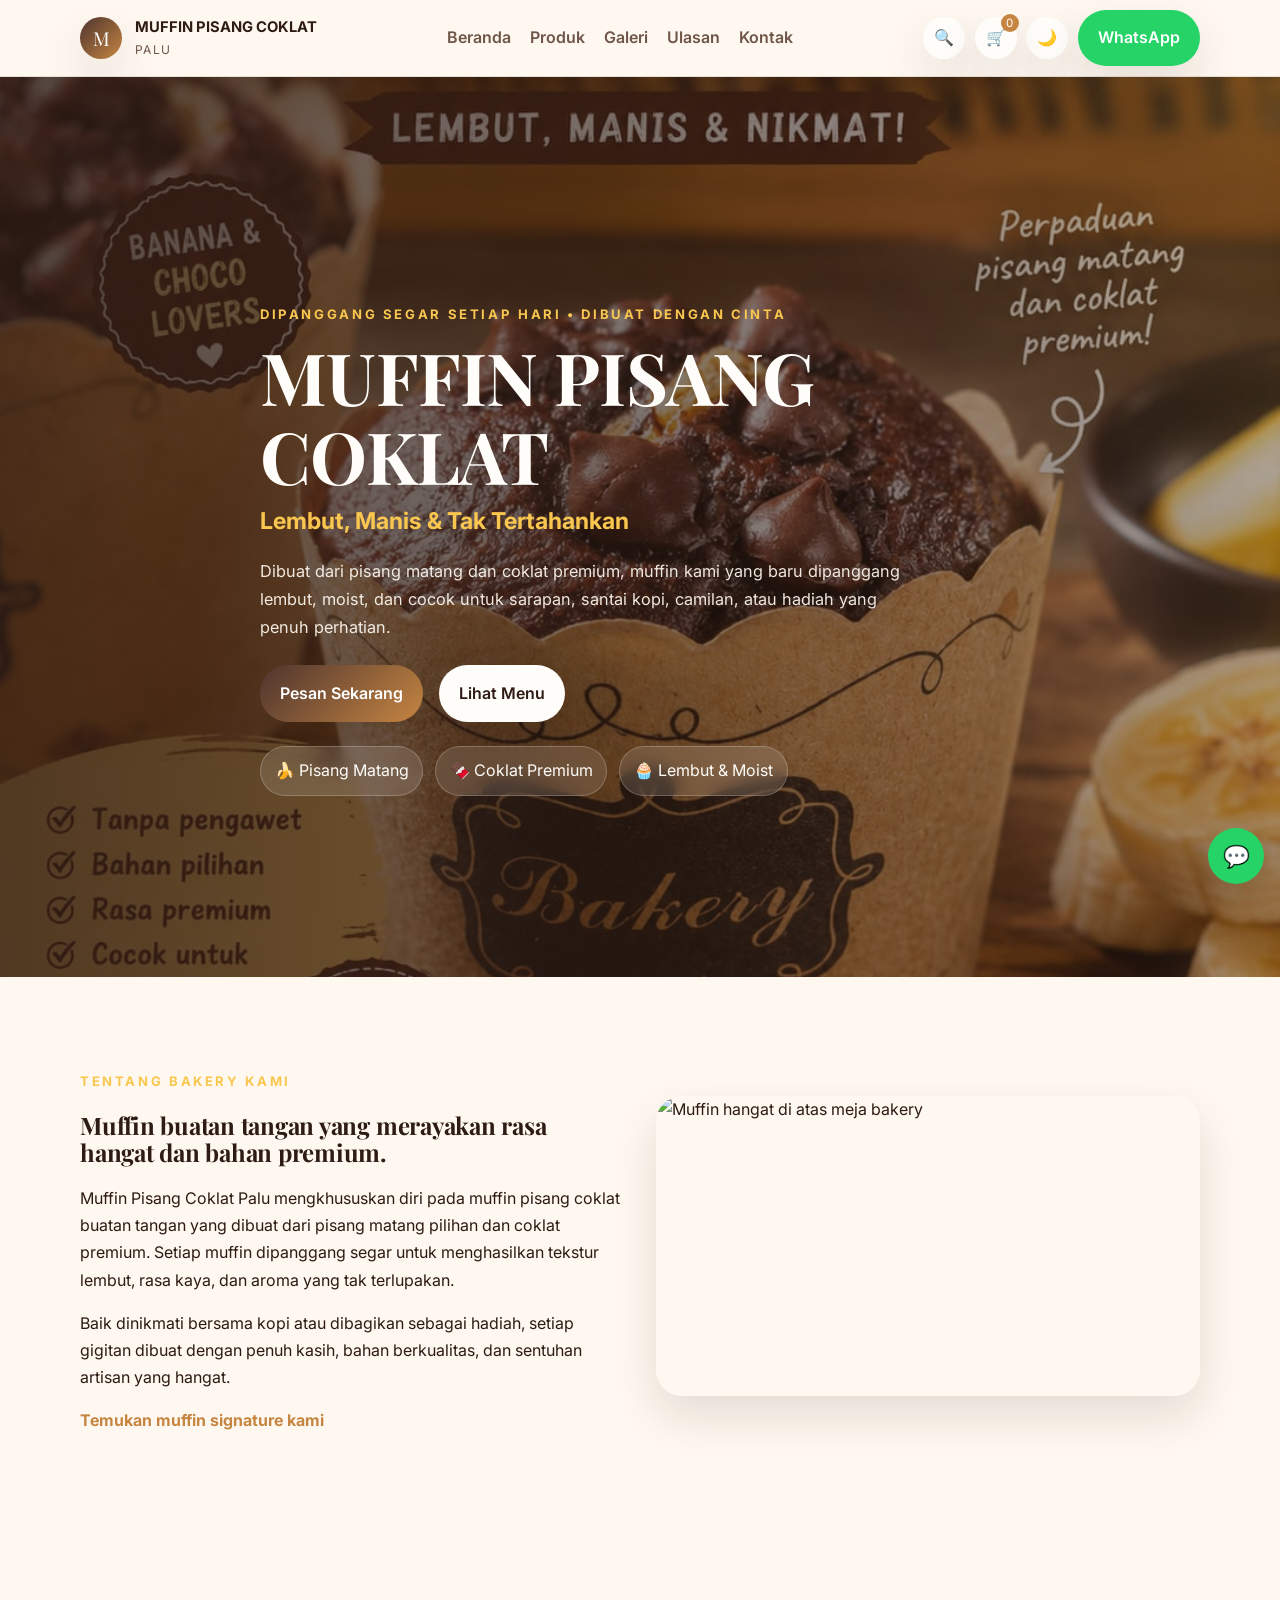
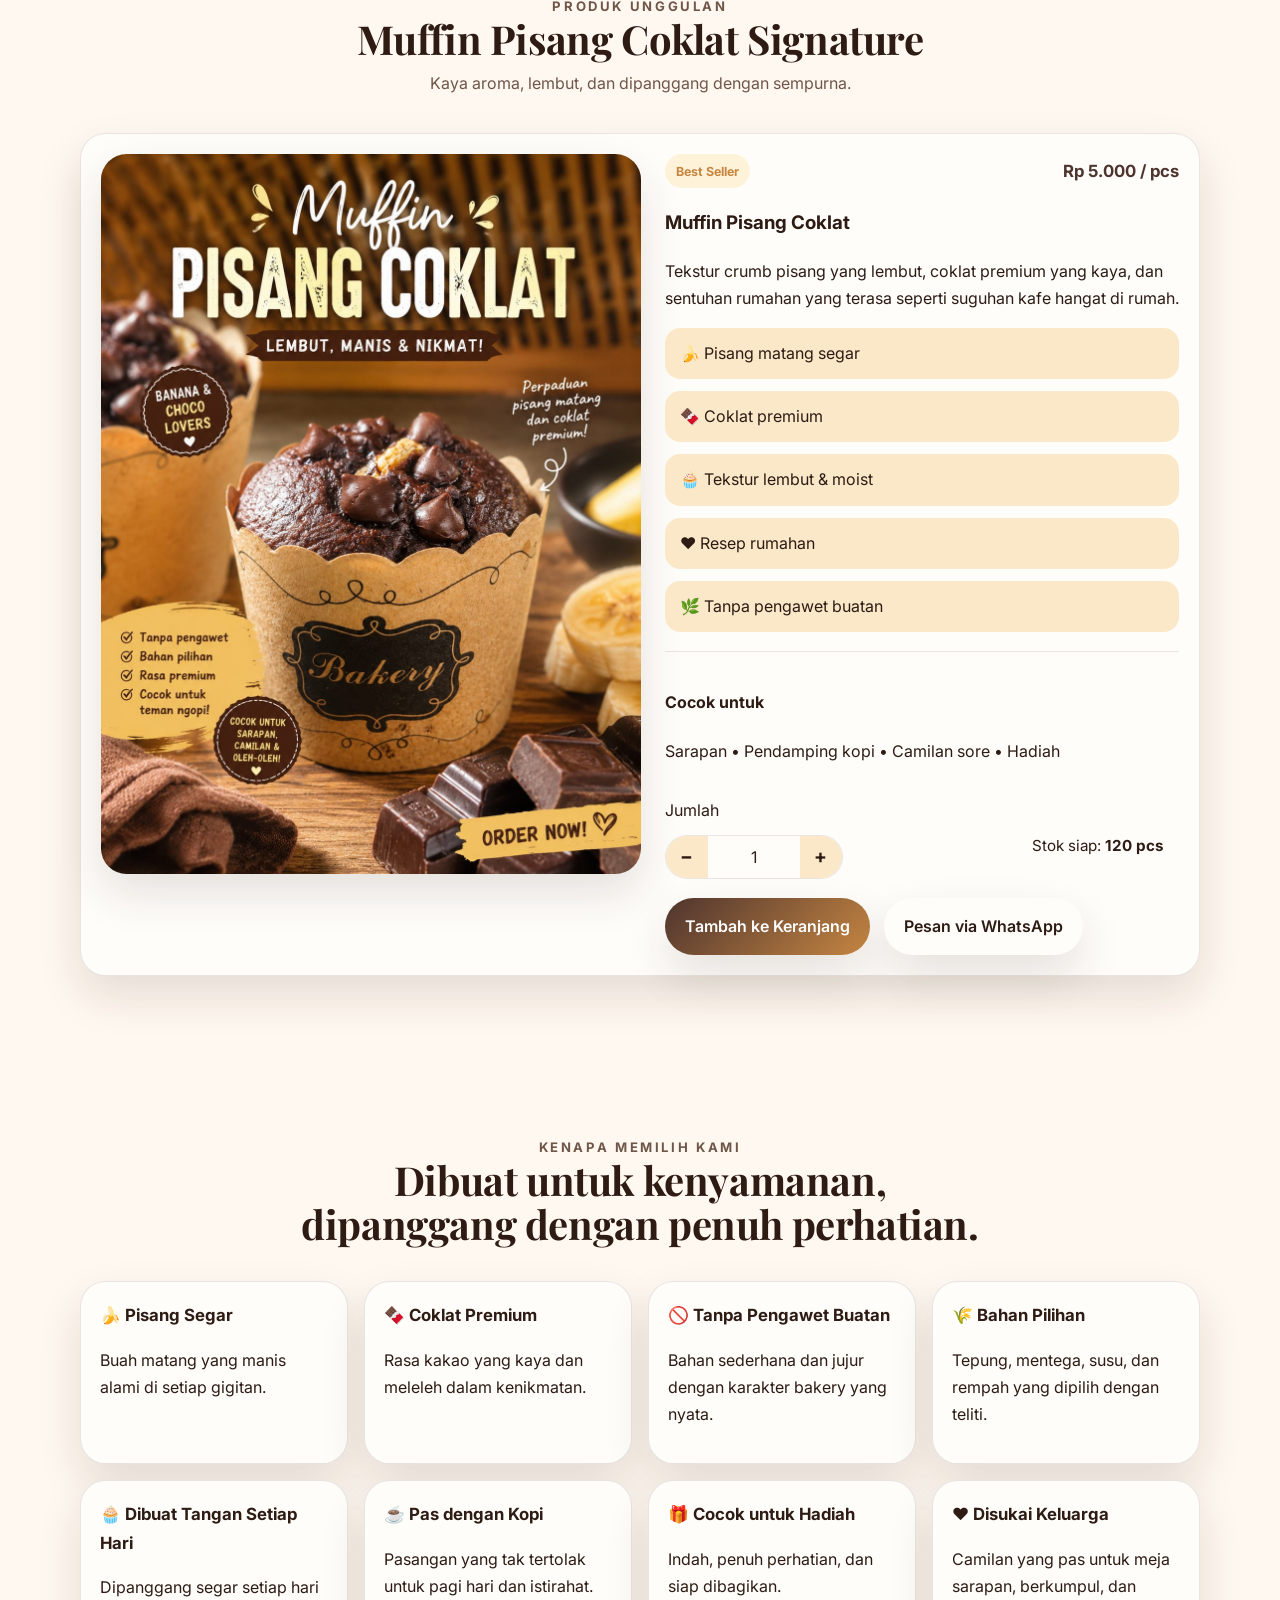
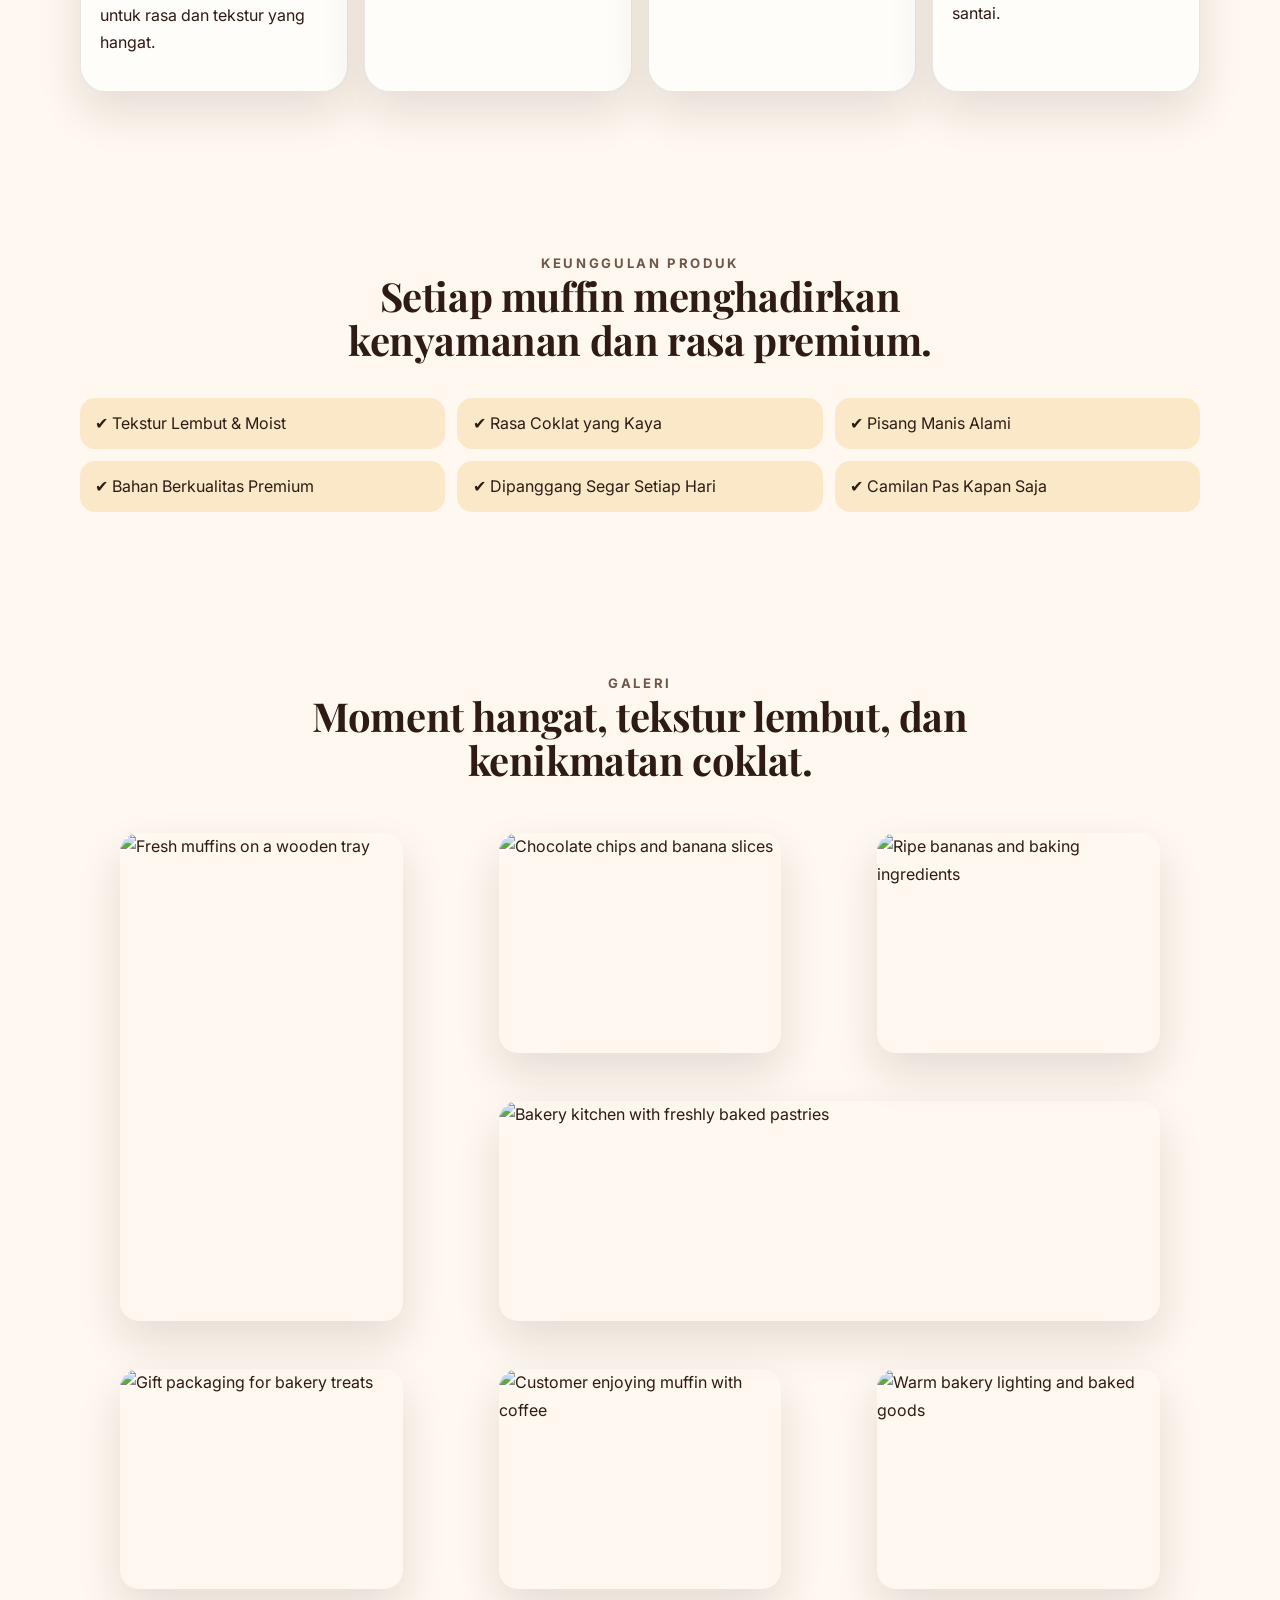
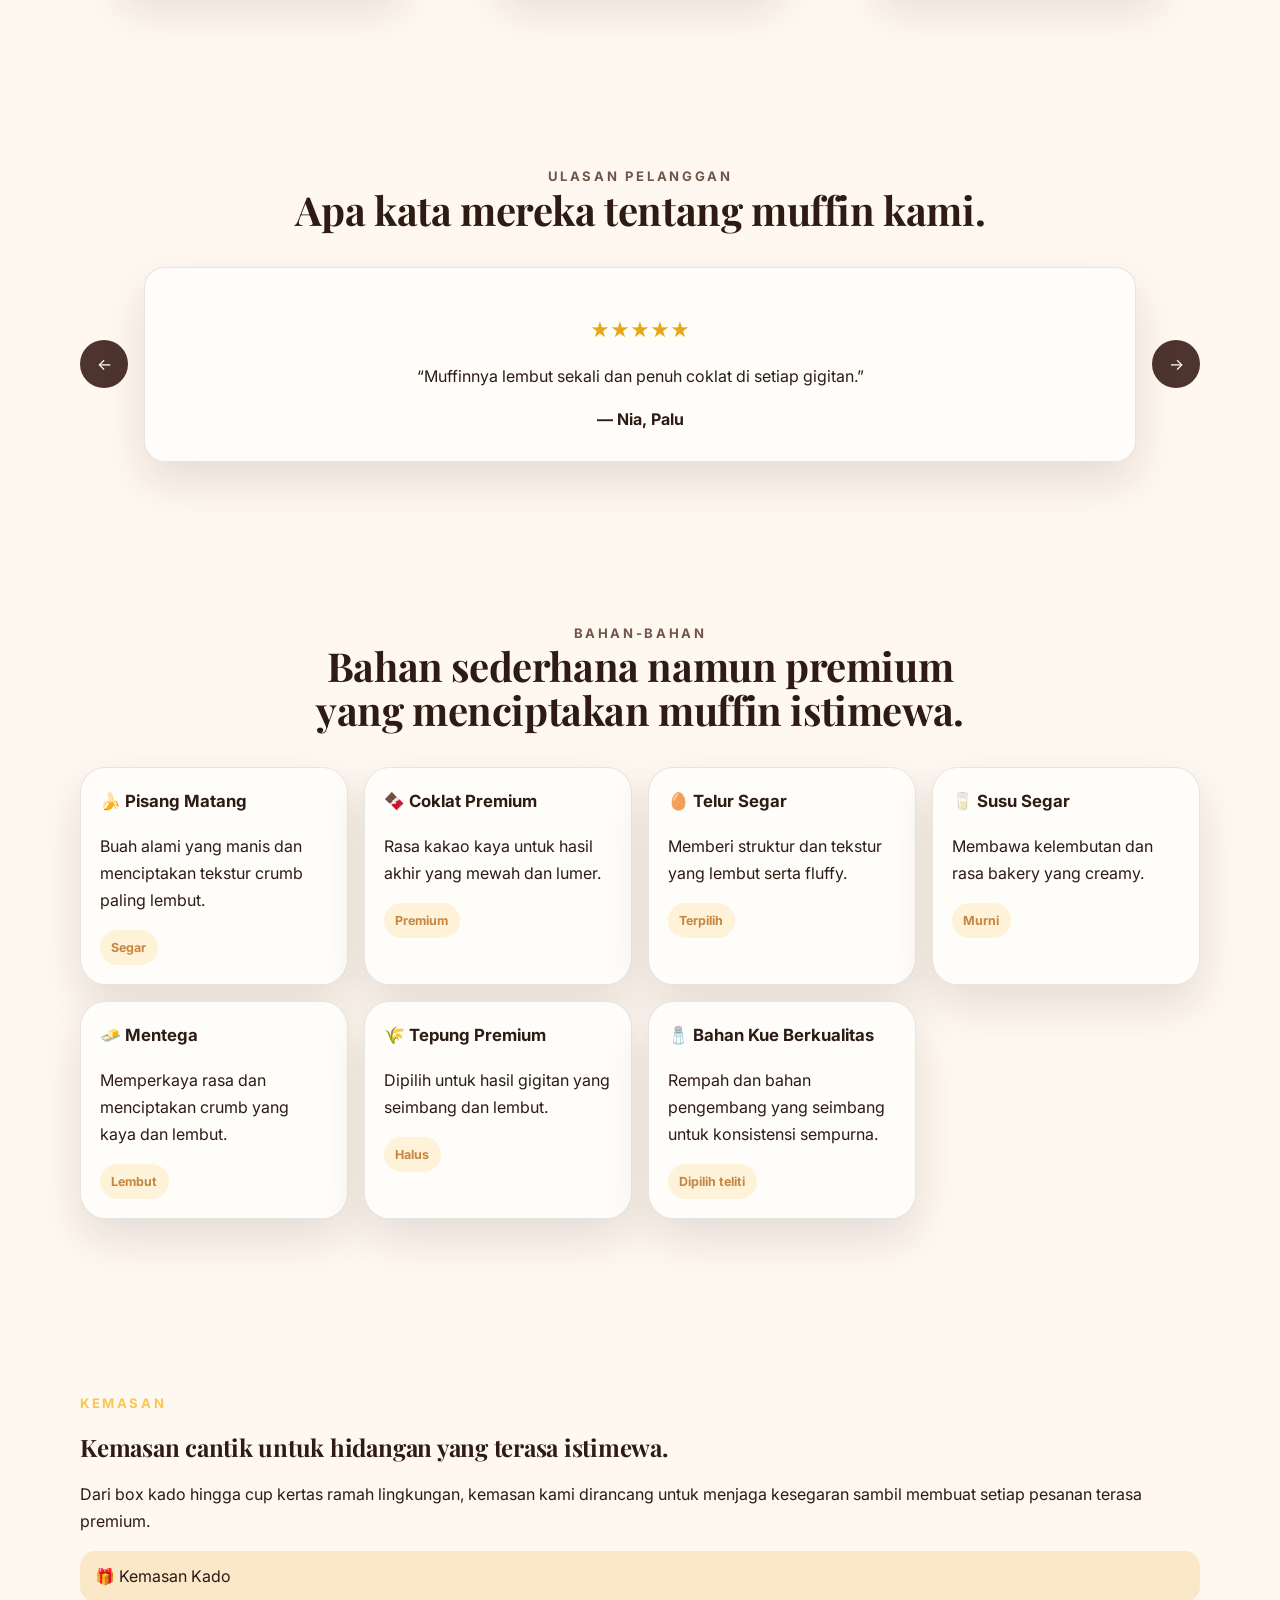
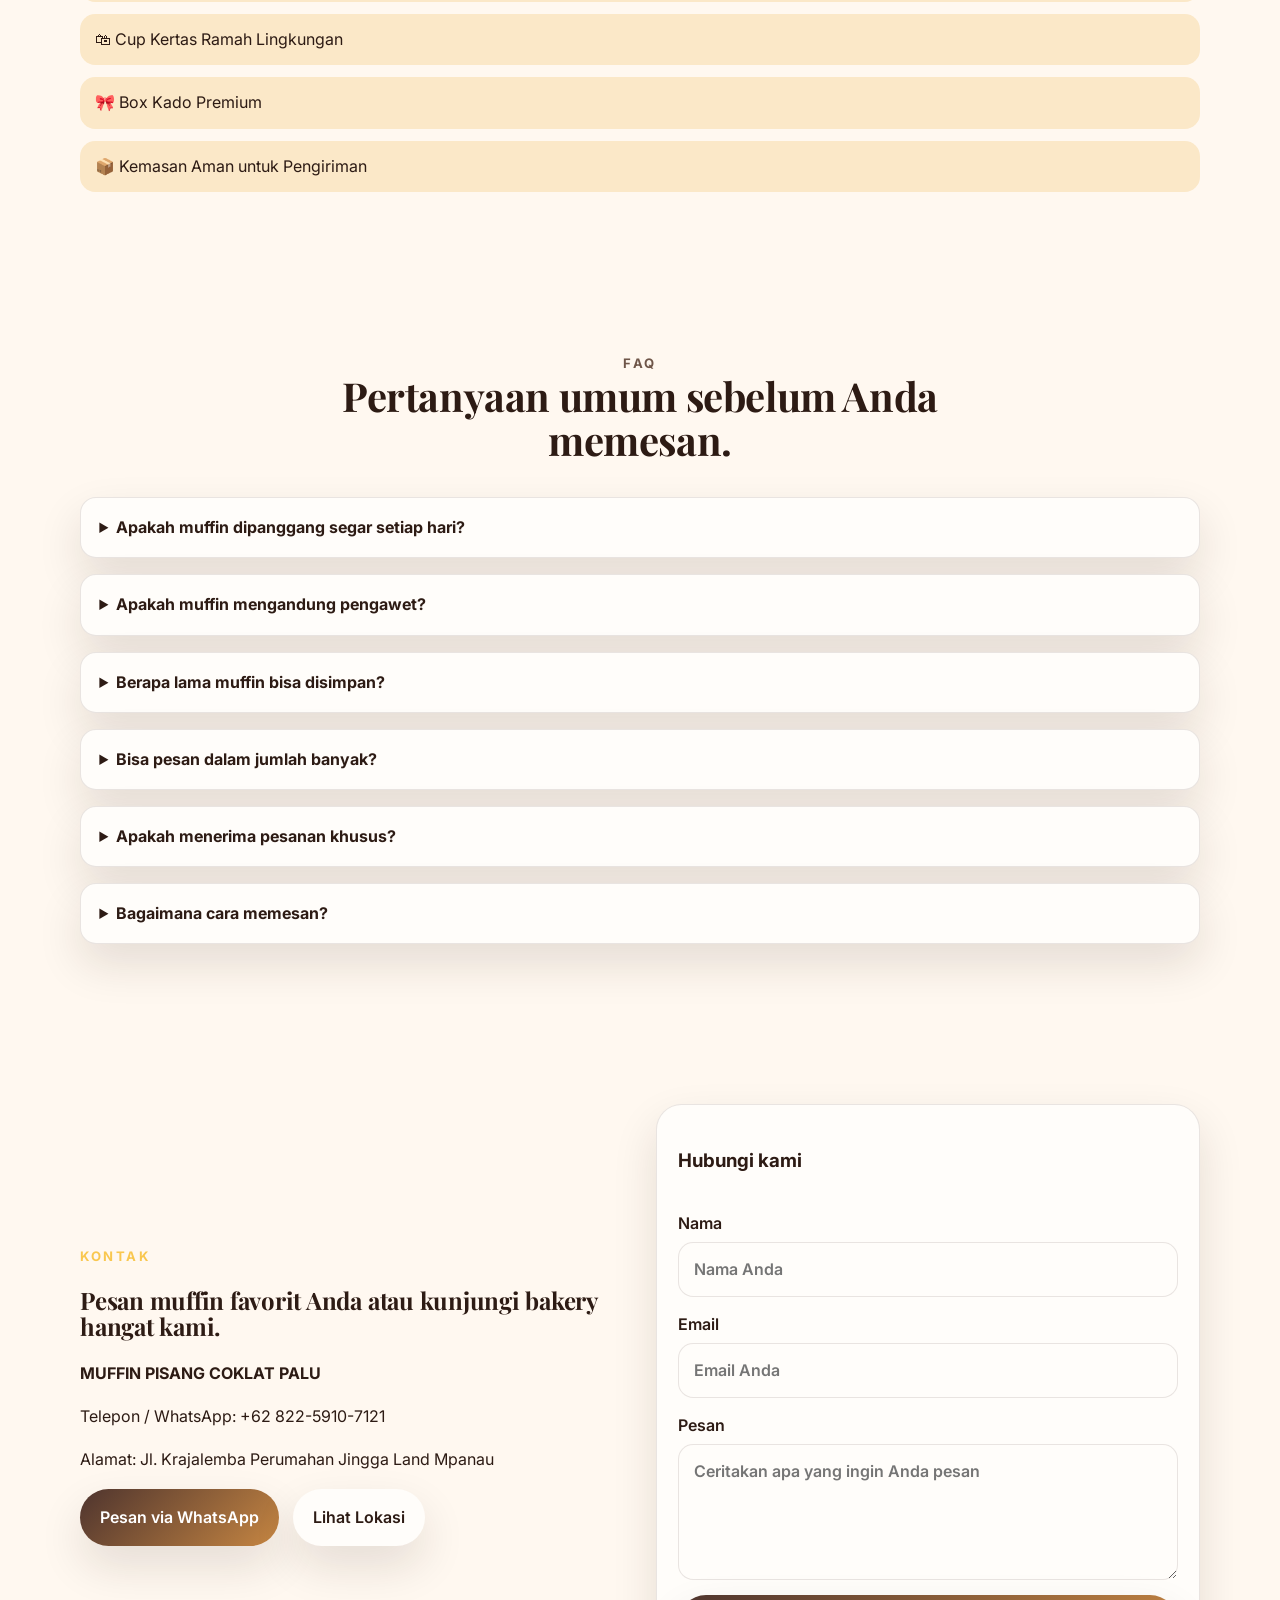
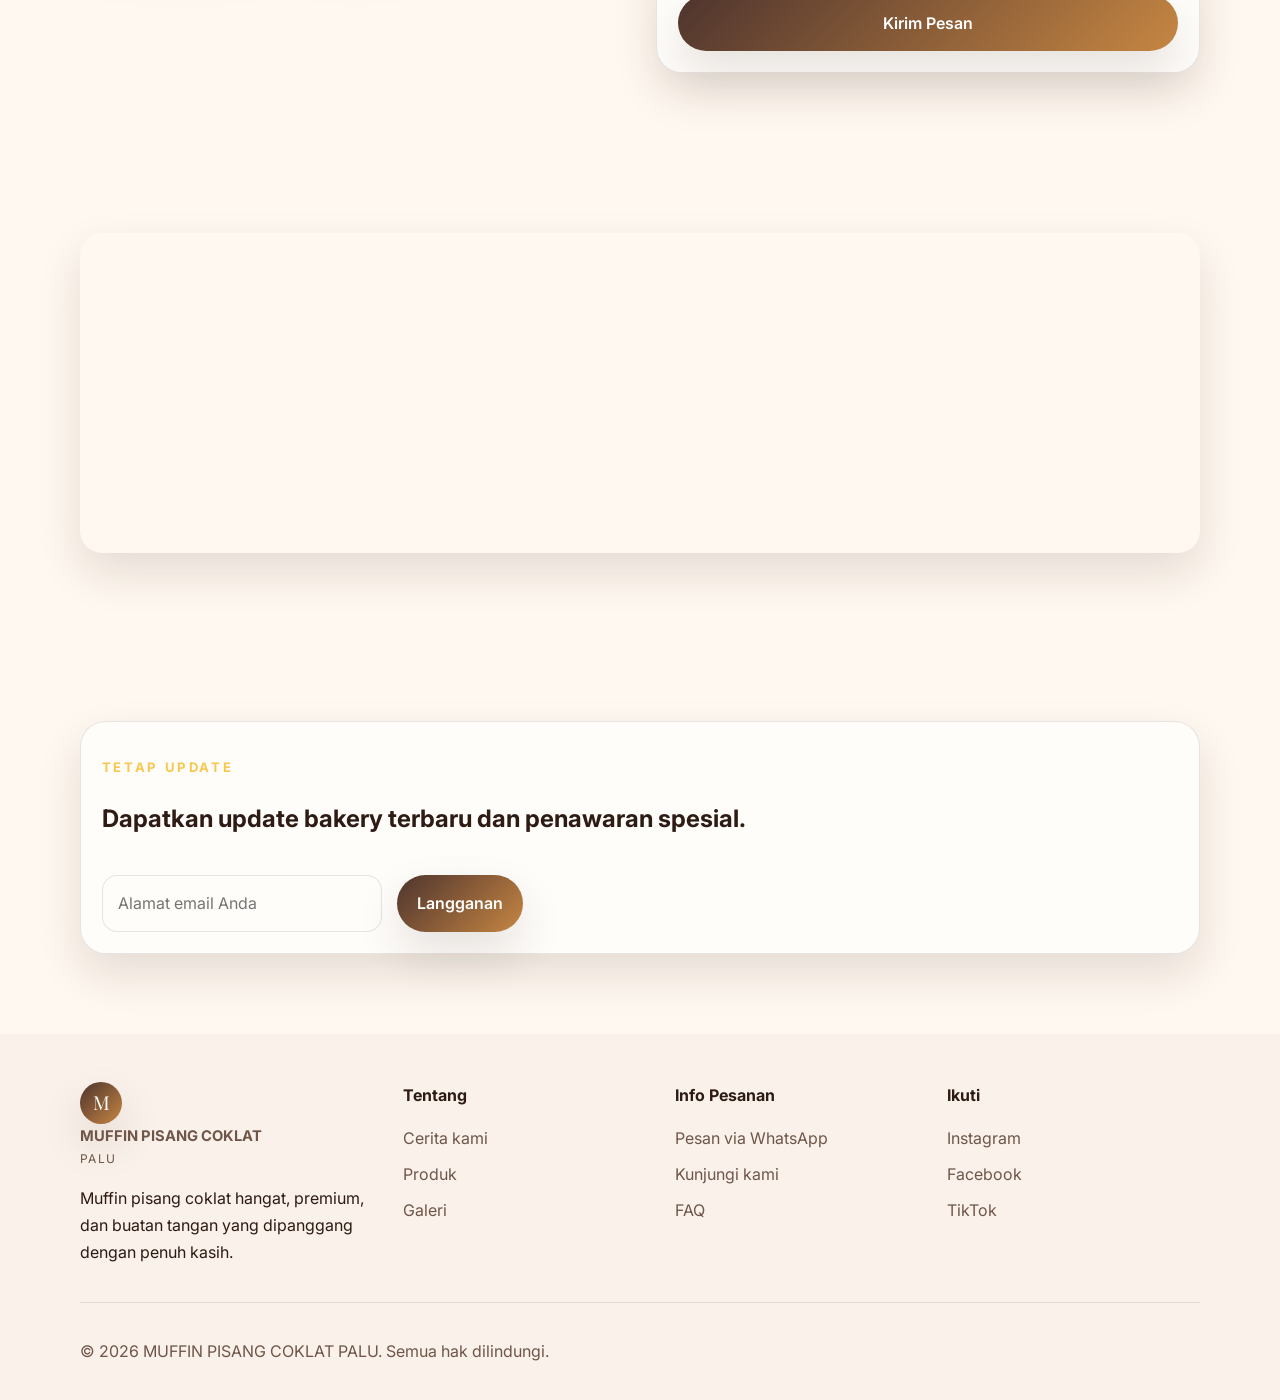
==== index.html @ cda5094d "Add files via upload" ====
<!DOCTYPE html>
<html lang="id">
  <head>
    <meta charset="UTF-8" />
    <meta name="viewport" content="width=device-width, initial-scale=1.0" />
    <title>MUFFIN PISANG COKLAT PALU | Muffin Pisang Coklat Segar</title>
    <meta
      name="description"
      content="Nikmati muffin pisang coklat segar di Palu. Dibuat dari pisang matang, coklat premium, dan tanpa pengawet buatan."
    />
    <meta
      name="keywords"
      content="Muffin Pisang Coklat Palu, Muffin Pisang Coklat Palu, Muffin Palu, Bakery Palu, Muffin Rumahan, Bakery Segar Indonesia"
    />
    <meta name="theme-color" content="#4E342E" />
    <meta property="og:title" content="MUFFIN PISANG COKLAT PALU" />
    <meta
      property="og:description"
      content="Muffin pisang coklat lembut, manis, dan dibuat segar setiap hari di Palu."
    />
    <meta property="og:type" content="website" />
    <meta property="og:image" content="https://images.unsplash.com/photo-1483695028939-5bb13f8648b0?auto=format&fit=crop&w=1200&q=80" />
    <meta name="twitter:card" content="summary_large_image" />
    <link rel="canonical" href="https://example.com/" />
    <link rel="preconnect" href="https://fonts.googleapis.com" />
    <link rel="preconnect" href="https://fonts.gstatic.com" crossorigin />
    <link
      href="https://fonts.googleapis.com/css2?family=Inter:wght@400;500;600;700&family=Playfair+Display:wght@600;700;800&family=Poppins:wght@500;600&display=swap"
      rel="stylesheet"
    />
    <link rel="stylesheet" href="styles.css" />
  </head>
  <body>
    <header class="site-header">
      <div class="container nav-bar">
        <a class="brand" href="#home" aria-label="MUFFIN PISANG COKLAT PALU home">
          <span class="brand-mark">M</span>
          <span>
            <strong>MUFFIN PISANG COKLAT</strong>
            <small>Palu</small>
          </span>
        </a>
        <button class="nav-toggle" aria-label="Open menu" aria-expanded="false">
          <span></span><span></span><span></span>
        </button>
        <nav class="site-nav" aria-label="Navigasi utama">
          <a href="#home">Beranda</a>
          <a href="#products">Produk</a>
          <a href="#gallery">Galeri</a>
          <a href="#reviews">Ulasan</a>
          <a href="#contact">Kontak</a>
        </nav>
        <div class="nav-actions">
          <button class="icon-btn" id="searchToggle" aria-label="Cari">
            <span>🔍</span>
          </button>
          <button class="icon-btn cart-btn" id="cartToggle" aria-label="Keranjang belanja">
            <span>🛒</span>
            <span class="cart-count" id="cartCount">0</span>
          </button>
          <button class="icon-btn" id="themeToggle" aria-label="Alihkan mode gelap">🌙</button>
          <a class="button whatsapp-nav" href="https://wa.me/6282259107121?text=Halo%20Muffin%20Pisang%20Coklat%20Palu%2C%20saya%20ingin%20memesan%20muffin." target="_blank" rel="noreferrer">WhatsApp</a>
        </div>
      </div>
    </header>

    <div class="search-modal" id="searchModal" aria-hidden="true">
      <div class="search-panel">
        <button class="close-modal" id="closeSearch" aria-label="Tutup pencarian">×</button>
        <h3>Cari produk kami</h3>
        <label class="sr-only" for="siteSearch">Cari</label>
        <input id="siteSearch" type="search" placeholder="Cari muffin, bahan, atau pesanan..." />
        <div class="search-hints">
          <span>Muffin Segar</span>
          <span>Coklat</span>
          <span>Box Kado</span>
        </div>
      </div>
    </div>

    <aside class="cart-panel" id="cartPanel" aria-hidden="true">
      <div class="cart-panel-head">
        <h3>Pesanan Anda</h3>
        <button class="close-modal" id="closeCart" aria-label="Tutup keranjang">×</button>
      </div>
      <p class="cart-empty">Keranjang Anda siap untuk pesanan bakery hangat.</p>
      <div class="cart-items"></div>
      <a id="cartWhatsappButton" class="button full-width" href="https://wa.me/6282259107121" target="_blank" rel="noreferrer">Pesan via WhatsApp</a>
    </aside>

    <main id="home">
      <section class="hero">
        <div class="hero-overlay"></div>
        <div class="container hero-content">
          <p class="eyebrow">Dipanggang segar setiap hari • Dibuat dengan cinta</p>
          <h1>MUFFIN PISANG COKLAT</h1>
          <p class="hero-subtitle">Lembut, Manis & Tak Tertahankan</p>
          <p class="hero-description">
            Dibuat dari pisang matang dan coklat premium, muffin kami yang baru dipanggang lembut, moist, dan cocok untuk sarapan, santai kopi, camilan, atau hadiah yang penuh perhatian.
          </p>
          <div class="hero-buttons">
            <a class="button primary" href="#contact">Pesan Sekarang</a>
            <a class="button secondary" href="#products">Lihat Menu</a>
          </div>
          <div class="hero-badges">
            <span>🍌 Pisang Matang</span>
            <span>🍫 Coklat Premium</span>
            <span>🧁 Lembut & Moist</span>
          </div>
        </div>
      </section>

      <section class="section about" id="about">
        <div class="container grid-2">
          <div>
            <p class="eyebrow">Tentang bakery kami</p>
            <h2>Muffin buatan tangan yang merayakan rasa hangat dan bahan premium.</h2>
            <p>
              Muffin Pisang Coklat Palu mengkhususkan diri pada muffin pisang coklat buatan tangan yang dibuat dari pisang matang pilihan dan coklat premium. Setiap muffin dipanggang segar untuk menghasilkan tekstur lembut, rasa kaya, dan aroma yang tak terlupakan.
            </p>
            <p>
              Baik dinikmati bersama kopi atau dibagikan sebagai hadiah, setiap gigitan dibuat dengan penuh kasih, bahan berkualitas, dan sentuhan artisan yang hangat.
            </p>
            <a class="text-link" href="#products">Temukan muffin signature kami</a>
          </div>
          <img src="https://images.unsplash.com/photo-1509440159596-0249088772ff?auto=format&fit=crop&w=900&q=80" alt="Muffin hangat di atas meja bakery" loading="lazy" />
        </div>
      </section>

      <section class="section products" id="products">
        <div class="container">
          <div class="section-heading">
            <p class="eyebrow">Produk unggulan</p>
            <h2>Muffin Pisang Coklat Signature</h2>
            <p>Kaya aroma, lembut, dan dipanggang dengan sempurna.</p>
          </div>
          <div class="product-card">
            <div class="product-media">
              <img src="assets/hero-banner.jpeg" alt="Muffin pisang coklat dengan coklat meleleh" loading="lazy" />
            </div>
            <div class="product-content">
              <div class="price-row">
                <span class="badge">Best Seller</span>
                <span class="price">Rp 5.000 / pcs</span>
              </div>
              <h3>Muffin Pisang Coklat</h3>
              <p>
                Tekstur crumb pisang yang lembut, coklat premium yang kaya, dan sentuhan rumahan yang terasa seperti suguhan kafe hangat di rumah.
              </p>
              <ul class="feature-list">
                <li>🍌 Pisang matang segar</li>
                <li>🍫 Coklat premium</li>
                <li>🧁 Tekstur lembut & moist</li>
                <li>❤️ Resep rumahan</li>
                <li>🌿 Tanpa pengawet buatan</li>
              </ul>
              <div class="product-meta">
                <div>
                  <h4>Cocok untuk</h4>
                  <p>Sarapan • Pendamping kopi • Camilan sore • Hadiah</p>
                </div>
                <div class="quantity-selector">
                  <label for="quantity">Jumlah</label>
                  <div class="quantity-control">
                    <button type="button" class="qty-btn" data-action="decrease" aria-label="Kurangi jumlah">−</button>
                    <input type="number" id="quantity" min="1" value="1" />
                    <button type="button" class="qty-btn" data-action="increase" aria-label="Tambah jumlah">+</button>
                  </div>
                </div>
                <div class="stock-summary">
                  <p>Stok siap: <strong id="orderStockReady">0 pcs</strong></p>
                </div>
              </div>
              <div class="product-actions">
                <button class="button primary add-to-cart" data-name="Muffin Pisang Coklat" data-price="5000">Tambah ke Keranjang</button>
                <a id="whatsappOrderButton" class="button secondary" href="https://wa.me/6282259107121" target="_blank" rel="noreferrer">Pesan via WhatsApp</a>
              </div>
            </div>
          </div>
        </div>
      </section>

      <section class="section benefits">
        <div class="container">
          <div class="section-heading">
            <p class="eyebrow">Kenapa memilih kami</p>
            <h2>Dibuat untuk kenyamanan, dipanggang dengan penuh perhatian.</h2>
          </div>
          <div class="card-grid">
            <article class="info-card"><h3>🍌 Pisang Segar</h3><p>Buah matang yang manis alami di setiap gigitan.</p></article>
            <article class="info-card"><h3>🍫 Coklat Premium</h3><p>Rasa kakao yang kaya dan meleleh dalam kenikmatan.</p></article>
            <article class="info-card"><h3>🚫 Tanpa Pengawet Buatan</h3><p>Bahan sederhana dan jujur dengan karakter bakery yang nyata.</p></article>
            <article class="info-card"><h3>🌾 Bahan Pilihan</h3><p>Tepung, mentega, susu, dan rempah yang dipilih dengan teliti.</p></article>
            <article class="info-card"><h3>🧁 Dibuat Tangan Setiap Hari</h3><p>Dipanggang segar setiap hari untuk rasa dan tekstur yang hangat.</p></article>
            <article class="info-card"><h3>☕ Pas dengan Kopi</h3><p>Pasangan yang tak tertolak untuk pagi hari dan istirahat.</p></article>
            <article class="info-card"><h3>🎁 Cocok untuk Hadiah</h3><p>Indah, penuh perhatian, dan siap dibagikan.</p></article>
            <article class="info-card"><h3>❤️ Disukai Keluarga</h3><p>Camilan yang pas untuk meja sarapan, berkumpul, dan santai.</p></article>
          </div>
        </div>
      </section>

      <section class="section highlights">
        <div class="container">
          <div class="section-heading">
            <p class="eyebrow">Keunggulan produk</p>
            <h2>Setiap muffin menghadirkan kenyamanan dan rasa premium.</h2>
          </div>
          <div class="benefit-list">
            <div>✔ Tekstur Lembut & Moist</div>
            <div>✔ Rasa Coklat yang Kaya</div>
            <div>✔ Pisang Manis Alami</div>
            <div>✔ Bahan Berkualitas Premium</div>
            <div>✔ Dipanggang Segar Setiap Hari</div>
            <div>✔ Camilan Pas Kapan Saja</div>
          </div>
        </div>
      </section>

      <section class="section gallery-section" id="gallery">
        <div class="container">
          <div class="section-heading">
            <p class="eyebrow">Galeri</p>
            <h2>Moment hangat, tekstur lembut, dan kenikmatan coklat.</h2>
          </div>
          <div class="gallery-grid">
            <figure class="gallery-item tall"><img src="https://images.unsplash.com/photo-1517433670267-08bbd4be890f?auto=format&fit=crop&w=900&q=80" alt="Fresh muffins on a wooden tray" loading="lazy" /></figure>
            <figure class="gallery-item"><img src="https://images.unsplash.com/photo-1499638673689-79a0b5115d87?auto=format&fit=crop&w=900&q=80" alt="Chocolate chips and banana slices" loading="lazy" /></figure>
            <figure class="gallery-item"><img src="https://images.unsplash.com/photo-1578985545062-69928b1d9587?auto=format&fit=crop&w=900&q=80" alt="Ripe bananas and baking ingredients" loading="lazy" /></figure>
            <figure class="gallery-item wide"><img src="https://images.unsplash.com/photo-1483695028939-5bb13f8648b0?auto=format&fit=crop&w=1200&q=80" alt="Bakery kitchen with freshly baked pastries" loading="lazy" /></figure>
            <figure class="gallery-item"><img src="https://images.unsplash.com/photo-1555507036-ab1f4038808a?auto=format&fit=crop&w=900&q=80" alt="Gift packaging for bakery treats" loading="lazy" /></figure>
            <figure class="gallery-item"><img src="https://images.unsplash.com/photo-1495474472287-4d71bcdd2085?auto=format&fit=crop&w=900&q=80" alt="Customer enjoying muffin with coffee" loading="lazy" /></figure>
            <figure class="gallery-item"><img src="https://images.unsplash.com/photo-1509440159596-0249088772ff?auto=format&fit=crop&w=900&q=80" alt="Warm bakery lighting and baked goods" loading="lazy" /></figure>
          </div>
        </div>
      </section>

      <section class="section testimonials" id="reviews">
        <div class="container">
          <div class="section-heading">
            <p class="eyebrow">Ulasan pelanggan</p>
            <h2>Apa kata mereka tentang muffin kami.</h2>
          </div>
          <div class="testimonial-carousel">
            <button class="carousel-control prev" aria-label="Previous review">←</button>
            <div class="testimonial-track">
              <article class="testimonial active">
                <p class="stars">★★★★★</p>
                <p>“Muffinnya lembut sekali dan penuh coklat di setiap gigitan.”</p>
                <strong>— Nia, Palu</strong>
              </article>
              <article class="testimonial">
                <p class="stars">★★★★★</p>
                <p>“Kombinasi pisang matang dan coklat premium sungguh lezat.”</p>
                <strong>— Fikri, Palu</strong>
              </article>
              <article class="testimonial">
                <p class="stars">★★★★★</p>
                <p>“Sangat pas dengan kopi dan cocok jadi hadiah untuk keluarga dan teman.”</p>
                <strong>— Della, Palu</strong>
              </article>
            </div>
            <button class="carousel-control next" aria-label="Next review">→</button>
          </div>
        </div>
      </section>

      <section class="section ingredients">
        <div class="container">
          <div class="section-heading">
            <p class="eyebrow">Bahan-bahan</p>
            <h2>Bahan sederhana namun premium yang menciptakan muffin istimewa.</h2>
          </div>
          <div class="card-grid ingredients-grid">
            <article class="info-card ingredient-card"><h3>🍌 Pisang Matang</h3><p>Buah alami yang manis dan menciptakan tekstur crumb paling lembut.</p><span class="quality-badge">Segar</span></article>
            <article class="info-card ingredient-card"><h3>🍫 Coklat Premium</h3><p>Rasa kakao kaya untuk hasil akhir yang mewah dan lumer.</p><span class="quality-badge">Premium</span></article>
            <article class="info-card ingredient-card"><h3>🥚 Telur Segar</h3><p>Memberi struktur dan tekstur yang lembut serta fluffy.</p><span class="quality-badge">Terpilih</span></article>
            <article class="info-card ingredient-card"><h3>🥛 Susu Segar</h3><p>Membawa kelembutan dan rasa bakery yang creamy.</p><span class="quality-badge">Murni</span></article>
            <article class="info-card ingredient-card"><h3>🧈 Mentega</h3><p>Memperkaya rasa dan menciptakan crumb yang kaya dan lembut.</p><span class="quality-badge">Lembut</span></article>
            <article class="info-card ingredient-card"><h3>🌾 Tepung Premium</h3><p>Dipilih untuk hasil gigitan yang seimbang dan lembut.</p><span class="quality-badge">Halus</span></article>
            <article class="info-card ingredient-card"><h3>🧂 Bahan Kue Berkualitas</h3><p>Rempah dan bahan pengembang yang seimbang untuk konsistensi sempurna.</p><span class="quality-badge">Dipilih teliti</span></article>
          </div>
        </div>
      </section>

      <section class="section packaging">
        <div class="container grid-2">
          <div>
            <p class="eyebrow">Kemasan</p>
            <h2>Kemasan cantik untuk hidangan yang terasa istimewa.</h2>
            <p>Dari box kado hingga cup kertas ramah lingkungan, kemasan kami dirancang untuk menjaga kesegaran sambil membuat setiap pesanan terasa premium.</p>
          </div>
          <div class="packaging-list">
            <div>🎁 Kemasan Kado</div>
            <div>🛍 Cup Kertas Ramah Lingkungan</div>
            <div>🎀 Box Kado Premium</div>
            <div>📦 Kemasan Aman untuk Pengiriman</div>
          </div>
        </div>
      </section>

      <section class="section faq-section" id="faq">
        <div class="container">
          <div class="section-heading">
            <p class="eyebrow">FAQ</p>
            <h2>Pertanyaan umum sebelum Anda memesan.</h2>
          </div>
          <div class="faq-list">
            <details>
              <summary>Apakah muffin dipanggang segar setiap hari?</summary>
              <p>Ya, setiap batch dipanggang segar setiap hari untuk menjaga kelembutan, aroma, dan rasa yang kaya.</p>
            </details>
            <details>
              <summary>Apakah muffin mengandung pengawet?</summary>
              <p>Tidak, muffin kami dibuat dari bahan yang dipilih dengan hati-hati dan tanpa pengawet buatan.</p>
            </details>
            <details>
              <summary>Berapa lama muffin bisa disimpan?</summary>
              <p>Untuk kualitas terbaik, nikmati dalam 1–2 hari pada suhu ruang atau simpan di lemari pendingin untuk kesegaran yang lebih lama.</p>
            </details>
            <details>
              <summary>Bisa pesan dalam jumlah banyak?</summary>
              <p>Tentu, kami menerima pesanan dalam jumlah besar untuk acara, kumpul keluarga, dan kebutuhan hadiah.</p>
            </details>
            <details>
              <summary>Apakah menerima pesanan khusus?</summary>
              <p>Ya, pesanan khusus tersedia untuk permintaan dan paket tertentu.</p>
            </details>
            <details>
              <summary>Bagaimana cara memesan?</summary>
              <p>Anda bisa memesan melalui WhatsApp, formulir kontak, atau datang langsung ke bakery kami di Palu.</p>
            </details>
          </div>
        </div>
      </section>

      <section class="section contact-section" id="contact">
        <div class="container grid-2 contact-wrap">
          <div>
            <p class="eyebrow">Kontak</p>
            <h2>Pesan muffin favorit Anda atau kunjungi bakery hangat kami.</h2>
            <p><strong>MUFFIN PISANG COKLAT PALU</strong></p>
            <p>Telepon / WhatsApp: <a href="https://wa.me/6282259107121">+62 822-5910-7121</a></p>
            <p>Alamat: Jl. Krajalemba Perumahan Jingga Land Mpanau</p>
            <div class="contact-actions">
              <a class="button primary" href="https://wa.me/6282259107121?text=Halo%20saya%20ingin%20memesan%20muffin%20pisang%20coklat." target="_blank" rel="noreferrer">Pesan via WhatsApp</a>
              <a class="button secondary" href="https://maps.app.goo.gl/YC6SEhizBzC82yHW7" target="_blank" rel="noreferrer">Lihat Lokasi</a>
            </div>
          </div>
          <form class="contact-form">
            <h3>Hubungi kami</h3>
            <label>
              Nama
              <input type="text" name="name" placeholder="Nama Anda" />
            </label>
            <label>
              Email
              <input type="email" name="email" placeholder="Email Anda" />
            </label>
            <label>
              Pesan
              <textarea name="message" rows="4" placeholder="Ceritakan apa yang ingin Anda pesan"></textarea>
            </label>
            <button class="button primary" type="submit">Kirim Pesan</button>
          </form>
        </div>
      </section>

      <section class="section map-section">
        <div class="container">
          <iframe title="Bakery location map" loading="lazy" src="https://www.google.com/maps?q=Jl.%20Krajalemba%20Perumahan%20Jingga%20Land%20Mpanau&z=15&output=embed"></iframe>
        </div>
      </section>

      <section class="section newsletter">
        <div class="container newsletter-box">
          <div>
            <p class="eyebrow">Tetap update</p>
            <h2>Dapatkan update bakery terbaru dan penawaran spesial.</h2>
          </div>
          <form class="newsletter-form">
            <input type="email" placeholder="Alamat email Anda" />
            <button class="button primary" type="submit">Langganan</button>
          </form>
        </div>
      </section>
    </main>

    <footer class="site-footer">
      <div class="container footer-grid">
        <div>
          <a class="brand footer-brand" href="#home">
            <span class="brand-mark">M</span>
            <span>
              <strong>MUFFIN PISANG COKLAT</strong>
              <small>Palu</small>
            </span>
          </a>
          <p>Muffin pisang coklat hangat, premium, dan buatan tangan yang dipanggang dengan penuh kasih.</p>
        </div>
        <div>
          <h3>Tentang</h3>
          <a href="#about">Cerita kami</a>
          <a href="#products">Produk</a>
          <a href="#gallery">Galeri</a>
        </div>
        <div>
          <h3>Info Pesanan</h3>
          <a href="#contact">Pesan via WhatsApp</a>
          <a href="#contact">Kunjungi kami</a>
          <a href="#faq">FAQ</a>
        </div>
        <div>
          <h3>Ikuti</h3>
          <a href="https://instagram.com" target="_blank" rel="noreferrer">Instagram</a>
          <a href="https://facebook.com" target="_blank" rel="noreferrer">Facebook</a>
          <a href="https://tiktok.com" target="_blank" rel="noreferrer">TikTok</a>
        </div>
      </div>
      <div class="container footer-bottom">
        <p>© 2026 MUFFIN PISANG COKLAT PALU. Semua hak dilindungi.</p>
      </div>
    </footer>

    <a class="floating-whatsapp" href="https://wa.me/6282259107121" target="_blank" rel="noreferrer" aria-label="Order via WhatsApp">💬</a>
    <button class="back-to-top" aria-label="Back to top">↑</button>

    <script src="script.js?v=20260714"></script>
  </body>
</html>
---- styles.css ----
:root {
  --bg: #fff8f0;
  --surface: #fffdfa;
  --surface-2: #fbe8c8;
  --text: #2d1b14;
  --muted: #6f5649;
  --primary: #4e342e;
  --secondary: #f9c74f;
  --accent: #c68642;
  --gold: #e6a817;
  --border: rgba(78, 52, 46, 0.12);
  --shadow: 0 20px 45px rgba(45, 27, 20, 0.12);
}

:root[data-theme="dark"] {
  --bg: #1b120d;
  --surface: #241611;
  --surface-2: #37231b;
  --text: #f9e7c7;
  --muted: #d5b790;
  --primary: #ffd38b;
  --secondary: #7d4f17;
  --accent: #f8b04c;
  --gold: #ffcd63;
  --border: rgba(255, 211, 139, 0.18);
  --shadow: 0 20px 45px rgba(0, 0, 0, 0.3);
}

* {
  box-sizing: border-box;
}

html {
  scroll-behavior: smooth;
}

body {
  margin: 0;
  font-family: 'Inter', sans-serif;
  background: var(--bg);
  color: var(--text);
  line-height: 1.7;
}

a {
  color: inherit;
  text-decoration: none;
}

img {
  width: 100%;
  display: block;
  object-fit: cover;
}

button,
input,
select,
textarea {
  font: inherit;
}

.container {
  width: min(1120px, calc(100% - 2rem));
  margin: 0 auto;
}

.site-header {
  position: sticky;
  top: 0;
  z-index: 99;
  background: rgba(255, 248, 240, 0.84);
  backdrop-filter: blur(14px);
  border-bottom: 1px solid var(--border);
}

:root[data-theme="dark"] .site-header {
  background: rgba(27, 18, 13, 0.86);
}

.nav-bar {
  display: flex;
  align-items: center;
  justify-content: space-between;
  min-height: 76px;
  gap: 1rem;
}

.brand {
  display: inline-flex;
  align-items: center;
  gap: 0.8rem;
  font-size: 0.92rem;
}

.brand strong,
.brand small {
  display: block;
}

.brand small {
  color: var(--muted);
  font-size: 0.75rem;
  text-transform: uppercase;
  letter-spacing: 0.12em;
}

.brand-mark {
  width: 42px;
  height: 42px;
  border-radius: 50%;
  display: grid;
  place-items: center;
  background: linear-gradient(135deg, var(--primary), var(--accent));
  color: white;
  font-family: 'Playfair Display', serif;
  font-size: 1.2rem;
  box-shadow: var(--shadow);
}

.site-nav {
  display: flex;
  gap: 1.2rem;
  align-items: center;
}

.site-nav a {
  color: var(--muted);
  font-weight: 600;
}

.nav-actions {
  display: flex;
  align-items: center;
  gap: 0.6rem;
}

.icon-btn,
.nav-toggle,
.button,
.carousel-control,
.close-modal,
.back-to-top,
.floating-whatsapp {
  border: 0;
  cursor: pointer;
  transition: transform 220ms ease, box-shadow 220ms ease, background 220ms ease;
}

.icon-btn:hover,
.nav-toggle:hover,
.button:hover,
.carousel-control:hover,
.close-modal:hover,
.back-to-top:hover,
.floating-whatsapp:hover {
  transform: translateY(-2px);
}

.icon-btn,
.nav-toggle {
  width: 42px;
  height: 42px;
  border-radius: 999px;
  background: var(--surface);
  color: var(--text);
  box-shadow: var(--shadow);
}

.nav-toggle {
  display: none;
  flex-direction: column;
  justify-content: center;
  gap: 4px;
  padding: 0;
}

.nav-toggle span {
  width: 18px;
  height: 2px;
  background: var(--text);
  display: block;
  margin: 0 auto;
}

.cart-btn {
  position: relative;
}

.cart-count {
  position: absolute;
  top: -3px;
  right: -2px;
  min-width: 18px;
  height: 18px;
  padding: 0 5px;
  border-radius: 999px;
  background: var(--accent);
  color: #fff;
  display: grid;
  place-items: center;
  font-size: 0.72rem;
}

.button {
  display: inline-flex;
  align-items: center;
  justify-content: center;
  gap: 0.45rem;
  padding: 0.92rem 1.25rem;
  border-radius: 999px;
  font-weight: 600;
  box-shadow: var(--shadow);
  text-decoration: none;
}

.button.primary {
  background: linear-gradient(135deg, var(--primary), var(--accent));
  color: #fff;
}

.button.disabled,
.button.disabled:hover,
.button[disabled] {
  background: #c1bebe !important;
  color: #5e5b59 !important;
  pointer-events: none;
  box-shadow: none;
}

.stock-summary {
  margin-top: 1rem;
  padding: 0.9rem 1rem;
  background: rgba(255, 255, 255, 0.08);
  border-radius: 1rem;
  display: inline-flex;
  align-items: center;
  gap: 0.75rem;
}

.stock-summary p {
  margin: 0;
  font-size: 0.95rem;
  color: var(--text);
}

.button.secondary {
  background: var(--surface);
  color: var(--text);
}

.whatsapp-nav {
  background: #25d366;
  color: white;
}

.hero {
  position: relative;
  min-height: 100svh;
  display: grid;
  align-items: center;
  background:
    linear-gradient(90deg, rgba(45, 27, 20, 0.82), rgba(45, 27, 20, 0.4)),
    url('assets/hero-banner.jpeg') center/cover;
  overflow: hidden;
}

.hero-overlay {
  position: absolute;
  inset: 0;
  background-image: radial-gradient(circle at top right, rgba(249, 199, 79, 0.2), transparent 28%);
}

.hero-content {
  position: relative;
  z-index: 1;
  color: #fffdf9;
  padding: 6rem 0 4rem;
  max-width: 760px;
}

.eyebrow {
  font-size: 0.82rem;
  font-weight: 700;
  letter-spacing: 0.2em;
  text-transform: uppercase;
  color: var(--secondary);
  margin-bottom: 0.7rem;
}

.hero h1,
.section-heading h2,
.about h2,
.contact-section h2,
.packaging h2 {
  font-family: 'Playfair Display', serif;
  line-height: 1.1;
  letter-spacing: -0.01em;
}

.hero h1 {
  font-size: clamp(2.3rem, 6vw, 4.5rem);
  margin: 0 0 0.45rem;
}

.hero-subtitle {
  font-size: clamp(1.15rem, 2vw, 1.45rem);
  font-weight: 700;
  color: var(--secondary);
  margin: 0 0 0.7rem;
}

.hero-description {
  font-size: 1.02rem;
  max-width: 660px;
  color: rgba(255, 248, 240, 0.92);
}

.hero-buttons {
  display: flex;
  flex-wrap: wrap;
  gap: 1rem;
  margin-top: 1.5rem;
}

.hero-badges {
  display: flex;
  flex-wrap: wrap;
  gap: 0.75rem;
  margin-top: 1.5rem;
}

.hero-badges span {
  padding: 0.65rem 0.85rem;
  border: 1px solid rgba(255,255,255,0.22);
  border-radius: 999px;
  background: rgba(255,255,255,0.12);
  backdrop-filter: blur(8px);
}

.section {
  padding: 5rem 0;
}

.about .grid-2,
.contact-wrap {
  display: grid;
  gap: 2rem;
  align-items: center;
}

.grid-2 {
  grid-template-columns: repeat(2, minmax(0, 1fr));
}

.section-heading {
  text-align: center;
  max-width: 700px;
  margin: 0 auto 2.2rem;
}

.section-heading h2 {
  font-size: clamp(1.8rem, 3.5vw, 2.5rem);
  margin: 0 0 0.6rem;
}

.section-heading p {
  color: var(--muted);
  margin: 0;
}

.about img,
.product-media img {
  border-radius: 1.6rem;
  box-shadow: var(--shadow);
  min-height: 300px;
}

.product-card,
.info-card,
.newsletter-box,
.contact-form,
.search-panel,
.cart-panel {
  background: var(--surface);
  border: 1px solid var(--border);
  border-radius: 1.6rem;
  box-shadow: var(--shadow);
}

.product-card {
  display: grid;
  gap: 1.5rem;
  padding: 1.25rem;
  grid-template-columns: 1.05fr 1fr;
}

.price-row {
  display: flex;
  justify-content: space-between;
  align-items: center;
  gap: 0.7rem;
  margin-bottom: 0.85rem;
}

.badge,
.quality-badge {
  display: inline-flex;
  align-items: center;
  padding: 0.42rem 0.7rem;
  border-radius: 999px;
  background: rgba(249, 199, 79, 0.2);
  color: var(--accent);
  font-size: 0.78rem;
  font-weight: 700;
}

.price {
  font-size: 1.05rem;
  font-weight: 700;
  color: var(--primary);
}

.feature-list,
.benefit-list,
.packaging-list {
  display: grid;
  gap: 0.75rem;
  padding: 0;
  margin: 1rem 0 0;
  list-style: none;
}

.feature-list li,
.benefit-list div,
.packaging-list div {
  padding: 0.75rem 0.95rem;
  background: var(--surface-2);
  border-radius: 0.95rem;
  color: var(--text);
}

.product-meta {
  display: flex;
  flex-wrap: wrap;
  justify-content: space-between;
  gap: 1rem;
  margin: 1.2rem 0;
  padding-top: 1rem;
  border-top: 1px solid var(--border);
}

.quantity-selector {
  display: flex;
  flex-direction: column;
  gap: 0.65rem;
}

.quantity-control {
  display: inline-flex;
  align-items: center;
  gap: 0.5rem;
  border: 1px solid var(--border);
  border-radius: 999px;
  background: var(--surface);
  overflow: hidden;
}

.qty-btn {
  width: 42px;
  height: 42px;
  border: 0;
  background: var(--surface-2);
  color: var(--text);
  font-size: 1.2rem;
  font-weight: 700;
  cursor: pointer;
}

.quantity-control input {
  width: 76px;
  height: 42px;
  border: 0;
  text-align: center;
  background: transparent;
  color: var(--text);
}

.quantity-control input::-webkit-outer-spin-button,
.quantity-control input::-webkit-inner-spin-button {
  -webkit-appearance: none;
  margin: 0;
}

.quantity-selector select,
.contact-form input,
.contact-form textarea,
.newsletter-form input,
.search-panel input {
  border: 1px solid var(--border);
  border-radius: 0.95rem;
  padding: 0.8rem 0.95rem;
  background: var(--surface);
  color: var(--text);
}

.product-actions,
.contact-actions,
.newsletter-form {
  display: flex;
  flex-wrap: wrap;
  gap: 0.9rem;
}

.card-grid,
.ingredients-grid {
  display: grid;
  gap: 1rem;
  grid-template-columns: repeat(4, minmax(0, 1fr));
}

.info-card {
  padding: 1.2rem;
}

.info-card h3 {
  margin-top: 0;
  font-size: 1.05rem;
}

.benefit-list {
  grid-template-columns: repeat(3, minmax(0, 1fr));
  margin-top: 1.3rem;
}

.gallery-grid {
  display: grid;
  gap: 1rem;
  grid-template-columns: repeat(3, minmax(0, 1fr));
}

.gallery-item {
  overflow: hidden;
  border-radius: 1.2rem;
  box-shadow: var(--shadow);
  min-height: 220px;
}

.gallery-item img {
  height: 100%;
  transition: transform 300ms ease;
}

.gallery-item:hover img {
  transform: scale(1.06);
}

.tall {
  grid-row: span 2;
}

.wide {
  grid-column: span 2;
}

.testimonial-carousel {
  display: grid;
  grid-template-columns: auto 1fr auto;
  align-items: center;
  gap: 1rem;
}

.carousel-control {
  width: 48px;
  height: 48px;
  border-radius: 50%;
  background: var(--primary);
  color: white;
}

.testimonial-track {
  position: relative;
  min-height: 180px;
}

.testimonial {
  display: none;
  padding: 1.7rem;
  background: var(--surface);
  border-radius: 1.3rem;
  border: 1px solid var(--border);
  box-shadow: var(--shadow);
  text-align: center;
}

.testimonial.active {
  display: block;
}

.stars {
  color: var(--gold);
  font-size: 1.2rem;
  margin-bottom: 0.5rem;
}

.packaging .grid-2 {
  align-items: start;
}

.faq-list {
  display: grid;
  gap: 1rem;
}

.faq-list details {
  background: var(--surface);
  border: 1px solid var(--border);
  border-radius: 1rem;
  padding: 1rem 1.15rem;
  box-shadow: var(--shadow);
}

.faq-list summary {
  cursor: pointer;
  font-weight: 700;
}

.contact-form {
  padding: 1.3rem;
  display: grid;
  gap: 0.9rem;
}

.contact-form label {
  display: grid;
  gap: 0.3rem;
  font-weight: 600;
}

.map-section iframe {
  width: 100%;
  min-height: 320px;
  border: 0;
  border-radius: 1.4rem;
  box-shadow: var(--shadow);
}

.newsletter-box {
  padding: 1.3rem;
  display: flex;
  flex-wrap: wrap;
  justify-content: space-between;
  align-items: center;
  gap: 1rem;
}

.site-footer {
  padding: 3rem 0 1.2rem;
  background: rgba(78, 52, 46, 0.03);
}

.footer-grid {
  display: grid;
  gap: 1.2rem;
  grid-template-columns: 1.2fr repeat(3, minmax(0, 1fr));
}

.footer-grid h3 {
  margin-top: 0;
  font-size: 1rem;
}

.footer-grid a {
  display: block;
  margin-bottom: 0.55rem;
  color: var(--muted);
}

.footer-bottom {
  padding-top: 1.2rem;
  margin-top: 1.2rem;
  border-top: 1px solid var(--border);
  color: var(--muted);
}

.search-modal,
.cart-panel {
  position: fixed;
  inset: 0;
  z-index: 120;
}

.search-modal {
  display: none;
  justify-content: center;
  align-items: center;
  background: rgba(45, 27, 20, 0.5);
  padding: 1rem;
}

.search-modal.open {
  display: flex;
}

.search-panel {
  width: min(520px, 100%);
  padding: 1.4rem;
  position: relative;
}

.close-modal {
  position: absolute;
  top: 0.95rem;
  right: 0.95rem;
  background: transparent;
  font-size: 1.5rem;
  color: var(--muted);
}

.search-hints {
  display: flex;
  flex-wrap: wrap;
  gap: 0.55rem;
  margin-top: 0.8rem;
}

.search-hints span {
  padding: 0.4rem 0.7rem;
  border-radius: 999px;
  background: var(--surface-2);
  font-size: 0.84rem;
}

.cart-panel {
  inset: auto 0 0 auto;
  width: min(360px, 100%);
  height: 100%;
  background: var(--surface);
  border-left: 1px solid var(--border);
  transform: translateX(110%);
  transition: transform 220ms ease;
  padding: 1.2rem;
  overflow-y: auto;
}

.cart-panel.open {
  transform: translateX(0);
}

.cart-panel-head {
  display: flex;
  justify-content: space-between;
  align-items: center;
  margin-bottom: 1rem;
}

.cart-item {
  display: flex;
  justify-content: space-between;
  align-items: center;
  gap: 0.7rem;
  padding: 0.8rem 0;
  border-bottom: 1px solid var(--border);
}

.full-width {
  width: 100%;
  margin-top: 1rem;
}

.floating-whatsapp,
.back-to-top {
  position: fixed;
  right: 1rem;
  z-index: 100;
  width: 56px;
  height: 56px;
  border-radius: 50%;
  display: grid;
  place-items: center;
  box-shadow: var(--shadow);
}

.floating-whatsapp {
  bottom: 1rem;
  background: #25d366;
  color: white;
  font-size: 1.35rem;
}

.back-to-top {
  bottom: 5.5rem;
  background: var(--primary);
  color: #fff;
  opacity: 0;
  pointer-events: none;
}

.back-to-top.show {
  opacity: 1;
  pointer-events: auto;
}

.text-link {
  font-weight: 700;
  color: var(--accent);
}

.sr-only {
  position: absolute;
  width: 1px;
  height: 1px;
  padding: 0;
  overflow: hidden;
  clip: rect(0, 0, 0, 0);
  white-space: nowrap;
  border: 0;
}

.dashboard-section {
  background: linear-gradient(135deg, rgba(249, 199, 79, 0.08), rgba(255, 255, 255, 0.04));
}

.dashboard-grid {
  display: grid;
  gap: 1rem;
  grid-template-columns: repeat(2, minmax(0, 1fr));
}

.dashboard-card {
  padding: 1.2rem;
  background: var(--surface);
  border: 1px solid var(--border);
  border-radius: 1.3rem;
  box-shadow: var(--shadow);
}

.dashboard-card-head {
  display: flex;
  align-items: start;
  justify-content: space-between;
  gap: 1rem;
  margin-bottom: 0.8rem;
}

.dashboard-card h3 {
  margin: 0.2rem 0 0;
  font-size: 1.2rem;
}

.status-pill {
  display: inline-flex;
  align-items: center;
  padding: 0.4rem 0.7rem;
  border-radius: 999px;
  background: rgba(76, 175, 80, 0.16);
  color: #2e7d32;
  font-size: 0.78rem;
  font-weight: 700;
}

.status-pill.accent {
  background: rgba(249, 199, 79, 0.16);
  color: var(--accent);
}

.status-pill.warning {
  background: rgba(255, 152, 0, 0.16);
  color: #ef6c00;
}

.status-pill.danger {
  background: rgba(244, 67, 54, 0.16);
  color: #c62828;
}

.progress-track {
  width: 100%;
  height: 10px;
  border-radius: 999px;
  background: var(--surface-2);
  overflow: hidden;
  margin-bottom: 0.5rem;
}

.progress-bar {
  height: 100%;
  width: 0%;
  border-radius: inherit;
  background: linear-gradient(90deg, var(--accent), var(--primary));
  transition: width 220ms ease;
}

.dashboard-caption,
.metric-label {
  color: var(--muted);
  font-size: 0.9rem;
}

.metric-row {
  display: flex;
  justify-content: space-between;
  gap: 1rem;
  margin: 0.9rem 0 1rem;
}

.metric-row strong,
.summary-box strong {
  display: block;
  margin-top: 0.2rem;
  color: var(--text);
}

.dashboard-form {
  display: grid;
  gap: 0.7rem;
  margin-top: 0.8rem;
}

.dashboard-form label {
  display: grid;
  gap: 0.3rem;
  font-weight: 600;
  color: var(--text);
}

.dashboard-form input {
  border: 1px solid var(--border);
  border-radius: 0.9rem;
  padding: 0.75rem 0.9rem;
  background: var(--surface-2);
  color: var(--text);
}

.wide-card {
  grid-column: span 2;
}

.summary-grid {
  display: grid;
  gap: 0.7rem;
  grid-template-columns: repeat(3, minmax(0, 1fr));
  margin-bottom: 1rem;
}

.summary-box {
  padding: 0.9rem;
  border-radius: 1rem;
  background: var(--surface-2);
}

.dashboard-list {
  display: grid;
  gap: 0.7rem;
  margin-top: 0.9rem;
}

.dashboard-item {
  display: flex;
  justify-content: space-between;
  gap: 0.8rem;
  align-items: center;
  padding: 0.8rem 0.9rem;
  border-radius: 1rem;
  background: var(--surface-2);
}

.dashboard-item strong {
  display: block;
  margin-bottom: 0.25rem;
}

.dashboard-item small {
  color: var(--muted);
}

.dashboard-message {
  min-height: 1.2rem;
  margin-top: 0.9rem;
  color: var(--accent);
  font-weight: 600;
}

.auth-shell {
  display: grid;
  justify-content: center;
  padding: 1rem 0 2rem;
}

.auth-card {
  max-width: 440px;
  width: 100%;
  padding: 1.6rem;
  background: linear-gradient(145deg, var(--surface), rgba(251, 232, 200, 0.92));
  border: 1px solid var(--border);
  border-radius: 1.6rem;
  box-shadow: var(--shadow);
  position: relative;
  overflow: hidden;
}

.auth-card::before {
  content: '';
  position: absolute;
  inset: -30% auto auto -10%;
  width: 180px;
  height: 180px;
  border-radius: 50%;
  background: rgba(249, 199, 79, 0.14);
  filter: blur(10px);
}

.auth-icon {
  width: 54px;
  height: 54px;
  display: grid;
  place-items: center;
  border-radius: 16px;
  background: linear-gradient(135deg, var(--primary), var(--accent));
  color: #fff;
  font-size: 1.4rem;
  margin-bottom: 0.9rem;
}

.auth-card h3 {
  margin: 0 0 0.3rem;
  font-size: 1.4rem;
}

.auth-subtitle {
  margin: 0 0 1rem;
  color: var(--muted);
}

.auth-form {
  display: grid;
  gap: 0.8rem;
}

.auth-form label {
  display: grid;
  gap: 0.35rem;
  font-weight: 600;
}

.auth-form input {
  border: 1px solid var(--border);
  border-radius: 0.95rem;
  padding: 0.85rem 0.95rem;
  background: rgba(255, 255, 255, 0.8);
  color: var(--text);
}

.auth-card .button {
  width: 100%;
  margin-top: 0.3rem;
}

.dashboard-actions {
  display: flex;
  justify-content: flex-end;
  margin-top: 0.8rem;
}

.dashboard-actions-inline {
  display: flex;
  justify-content: flex-end;
  margin-top: 0.8rem;
}

.dashboard-actions-inline .button {
  padding: 0.7rem 0.9rem;
  font-size: 0.9rem;
}

.auth-link {
  display: inline-block;
  margin-top: 0.8rem;
  color: var(--accent);
  font-weight: 700;
}

.hidden {
  display: none !important;
}

.empty-state {
  color: var(--muted);
  margin: 0;
}

@media (max-width: 900px) {
  .grid-2,
  .product-card,
  .card-grid,
  .benefit-list,
  .gallery-grid,
  .footer-grid {
    grid-template-columns: 1fr 1fr;
  }

  .gallery-grid {
    grid-template-columns: 1fr 1fr;
  }

  .wide {
    grid-column: span 2;
  }
}

@media (max-width: 760px) {
  .nav-toggle {
    display: inline-flex;
  }

  .site-nav {
    position: absolute;
    top: 76px;
    left: 1rem;
    right: 1rem;
    display: none;
    flex-direction: column;
    align-items: flex-start;
    padding: 1rem;
    border-radius: 1rem;
    background: var(--surface);
    box-shadow: var(--shadow);
  }

  .site-nav.open {
    display: flex;
  }

  .nav-actions .whatsapp-nav {
    display: none;
  }

  .hero-content {
    padding: 4.5rem 0 3rem;
  }

  .section {
    padding: 4rem 0;
  }

  .product-card,
  .grid-2,
  .card-grid,
  .benefit-list,
  .gallery-grid,
  .footer-grid {
    grid-template-columns: 1fr;
  }

  .testimonial-carousel {
    grid-template-columns: 1fr;
  }

  .carousel-control {
    display: none;
  }

  .newsletter-box,
  .product-meta {
    align-items: flex-start;
  }
}
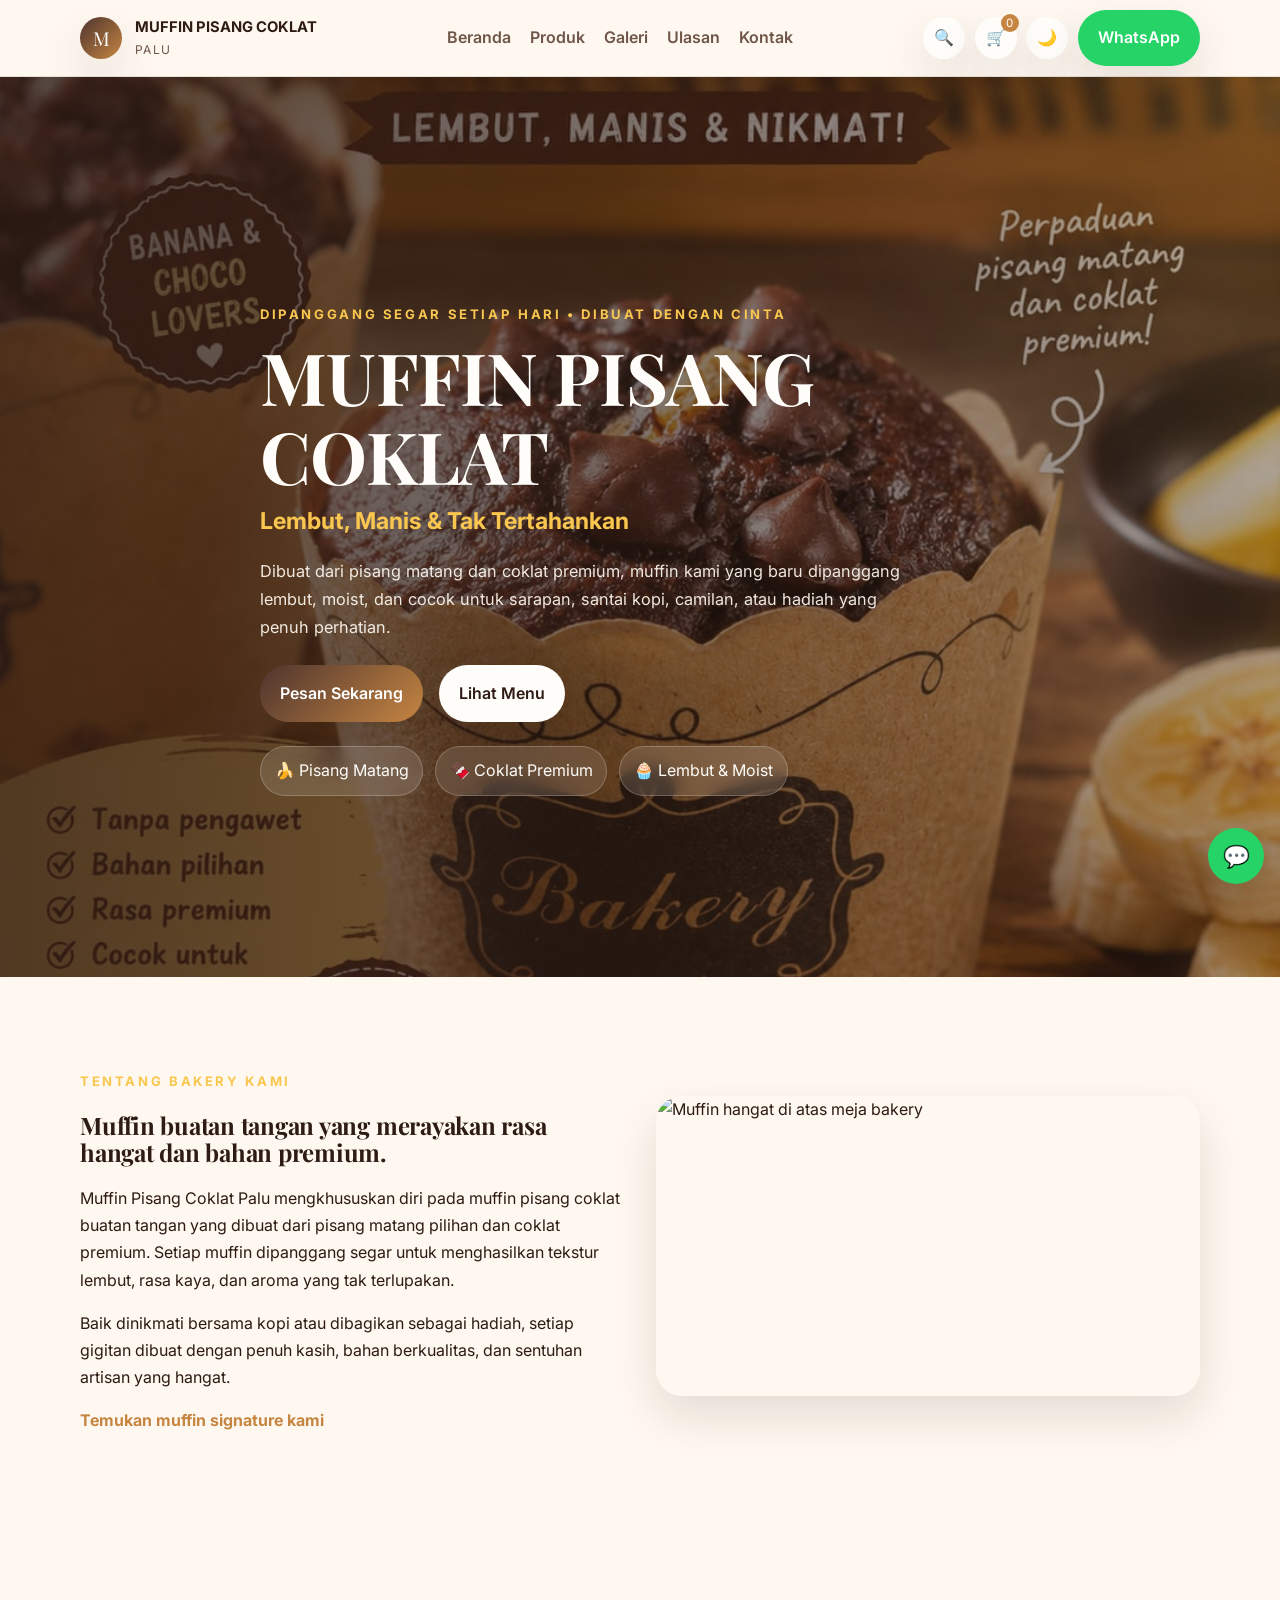
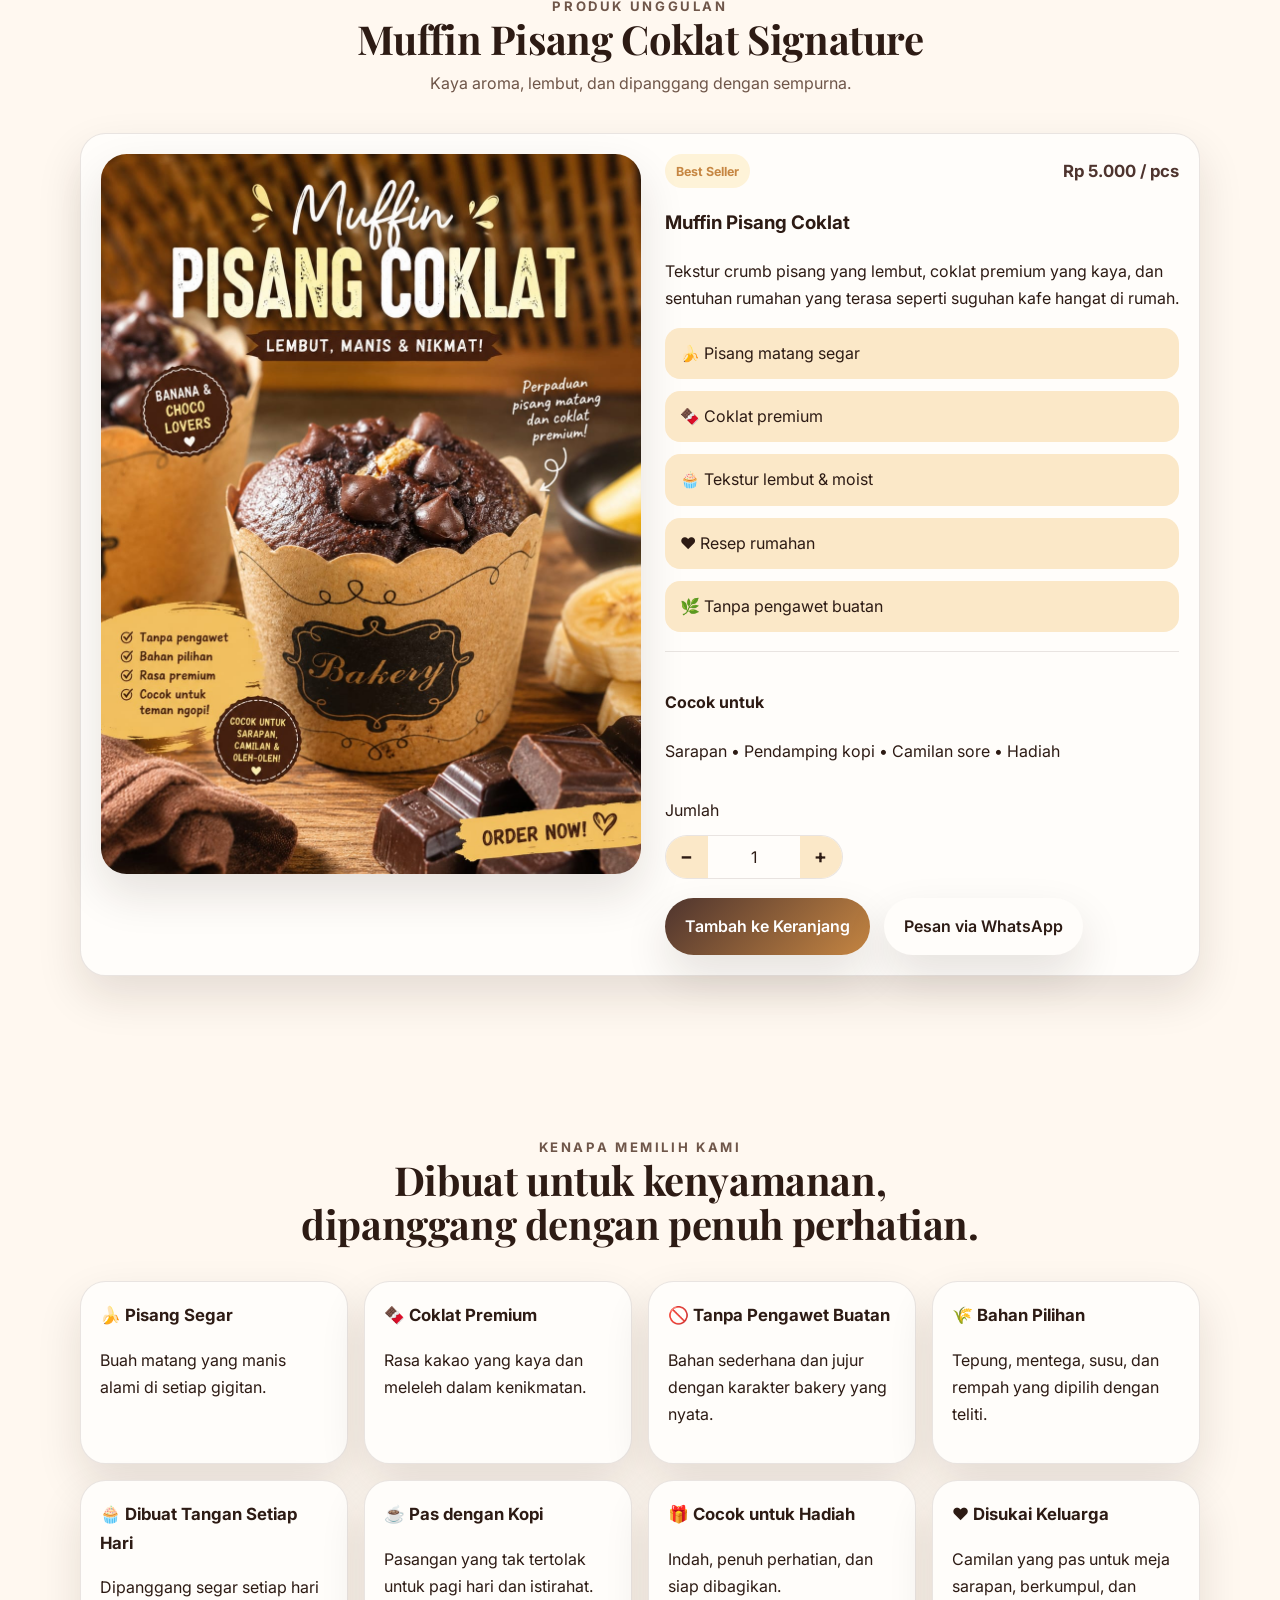
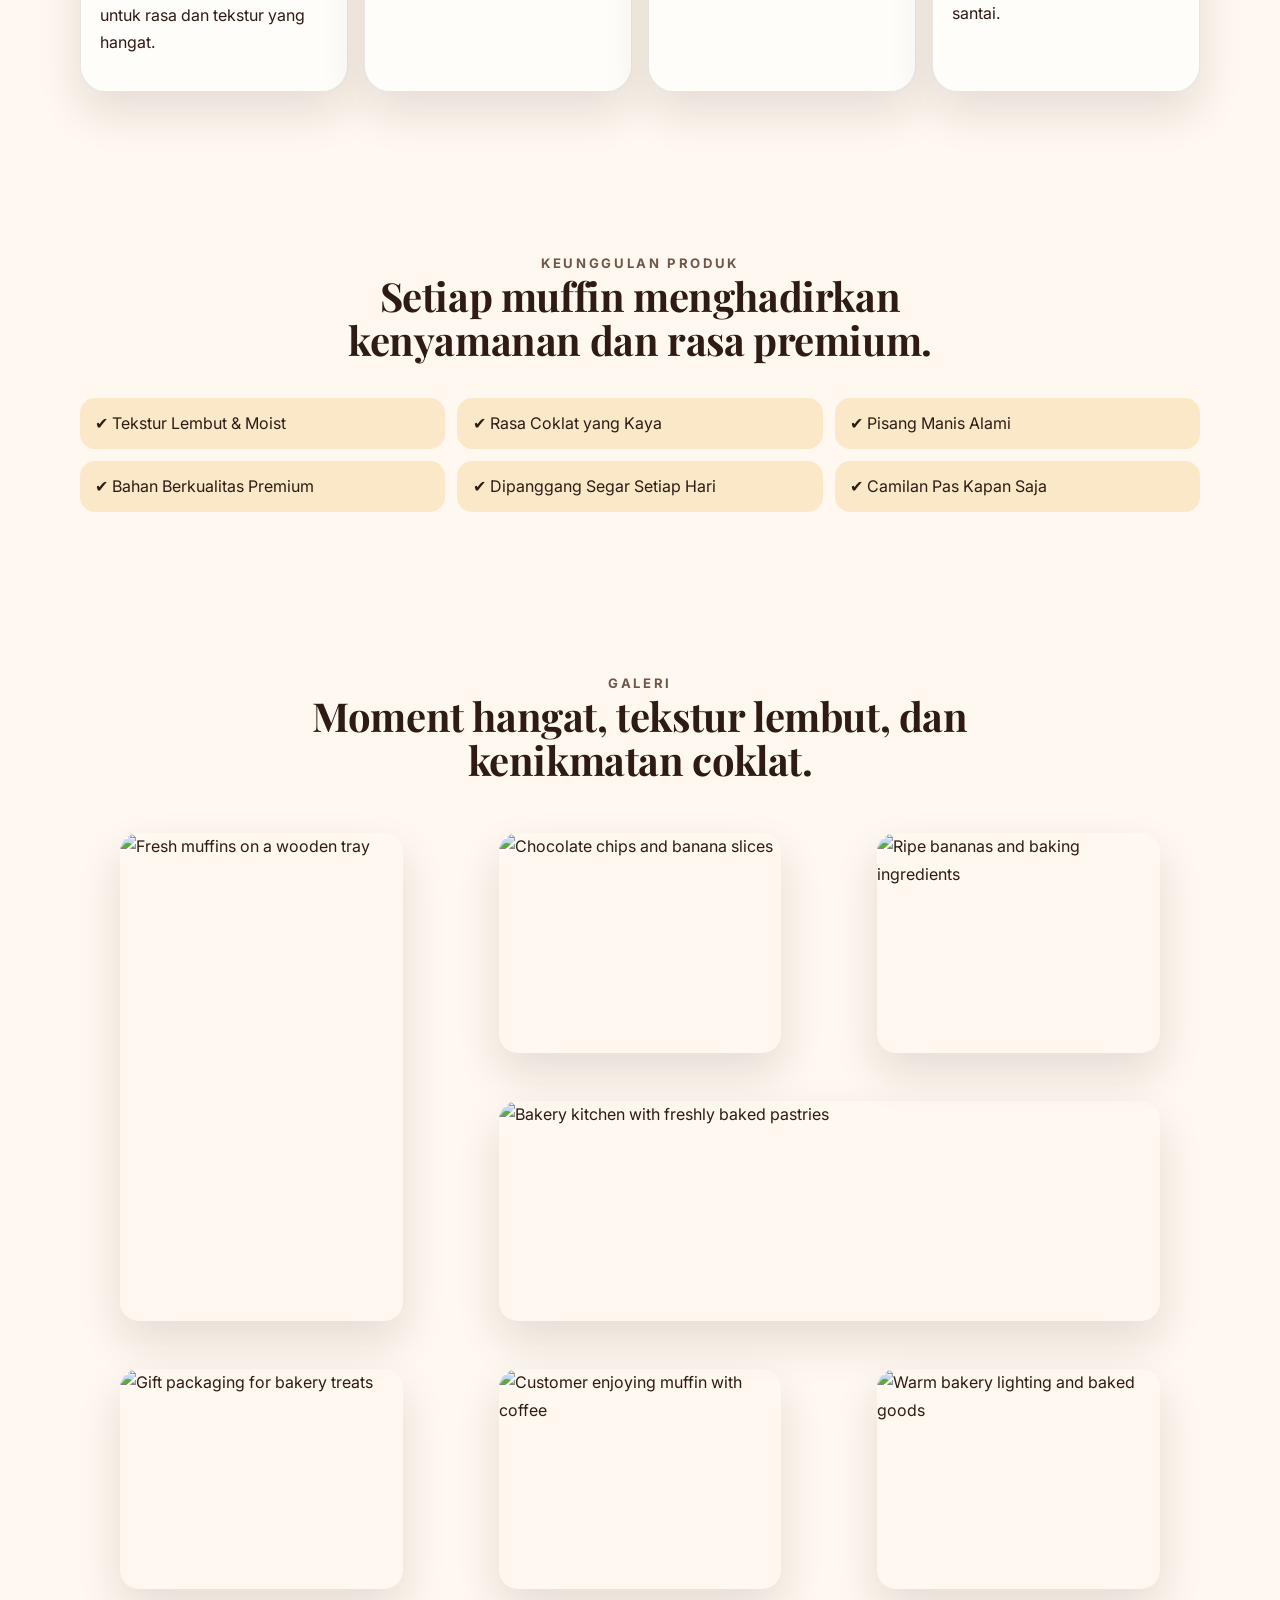
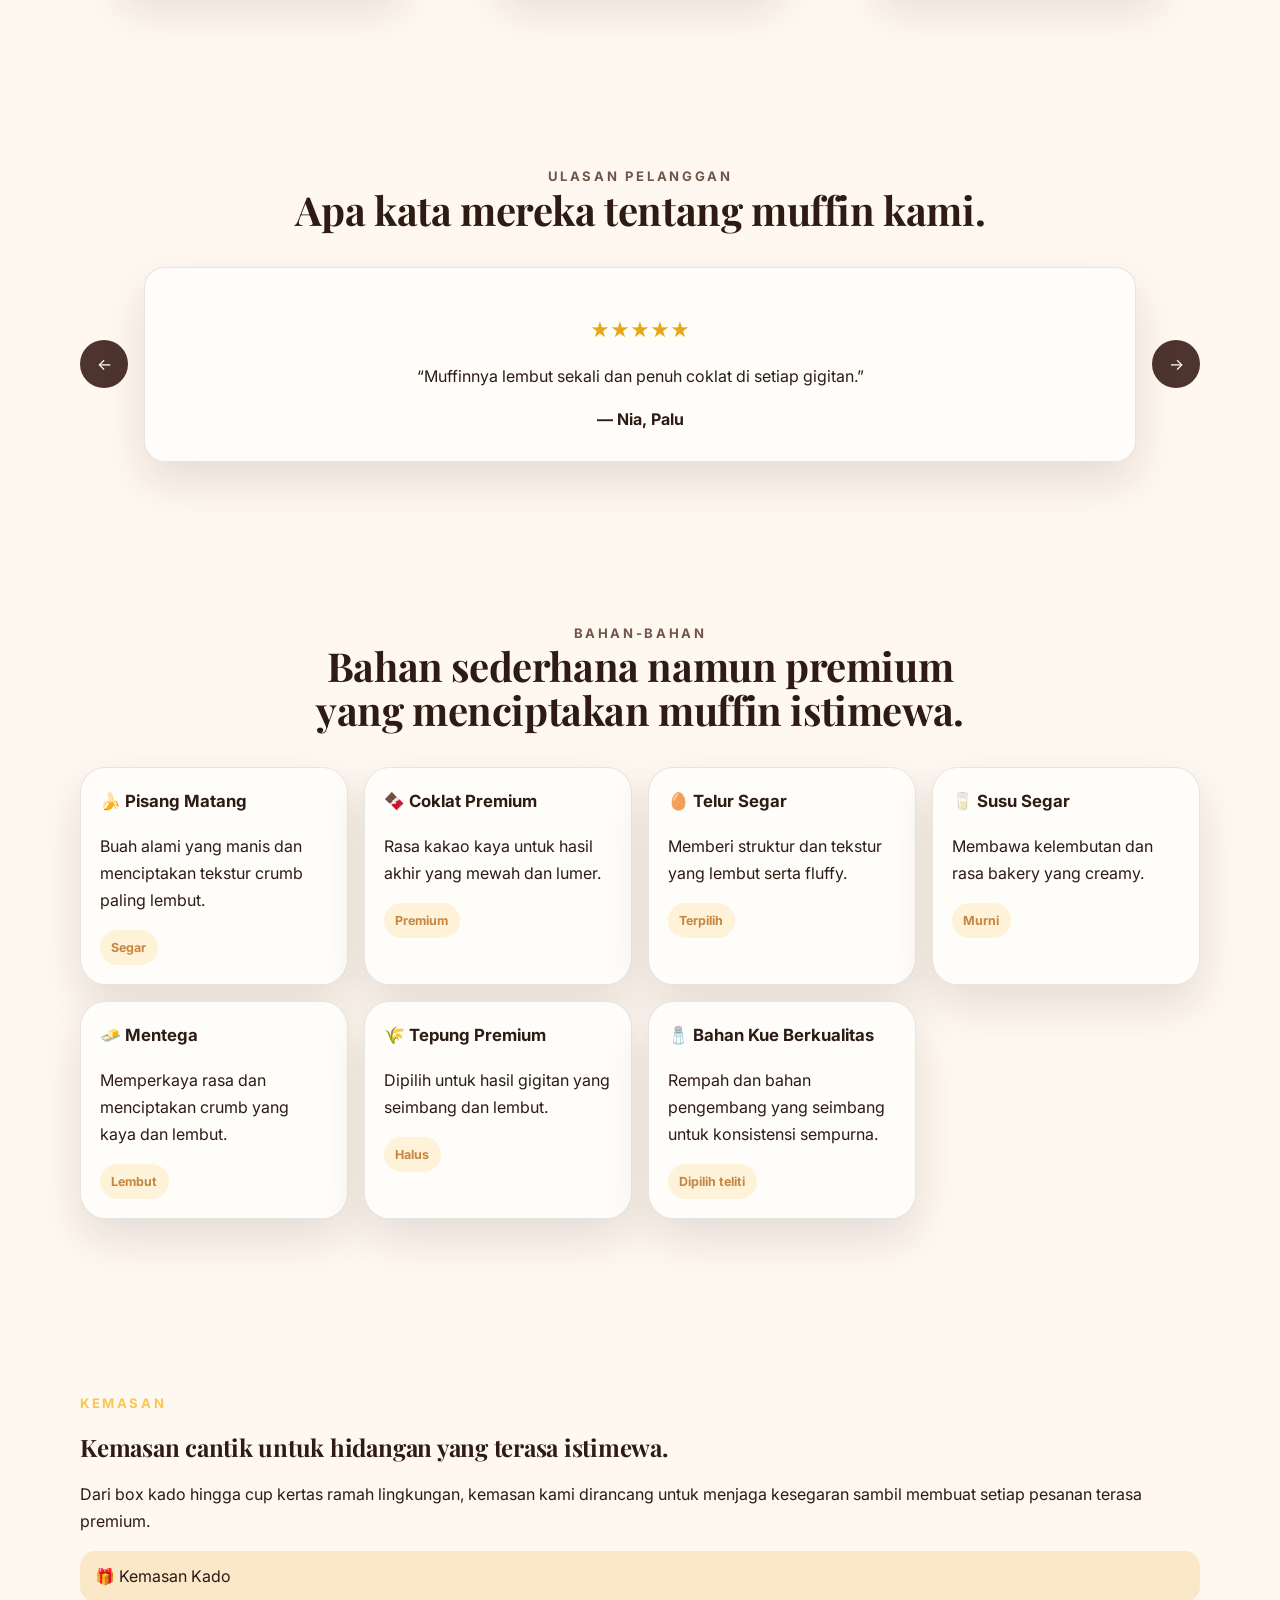
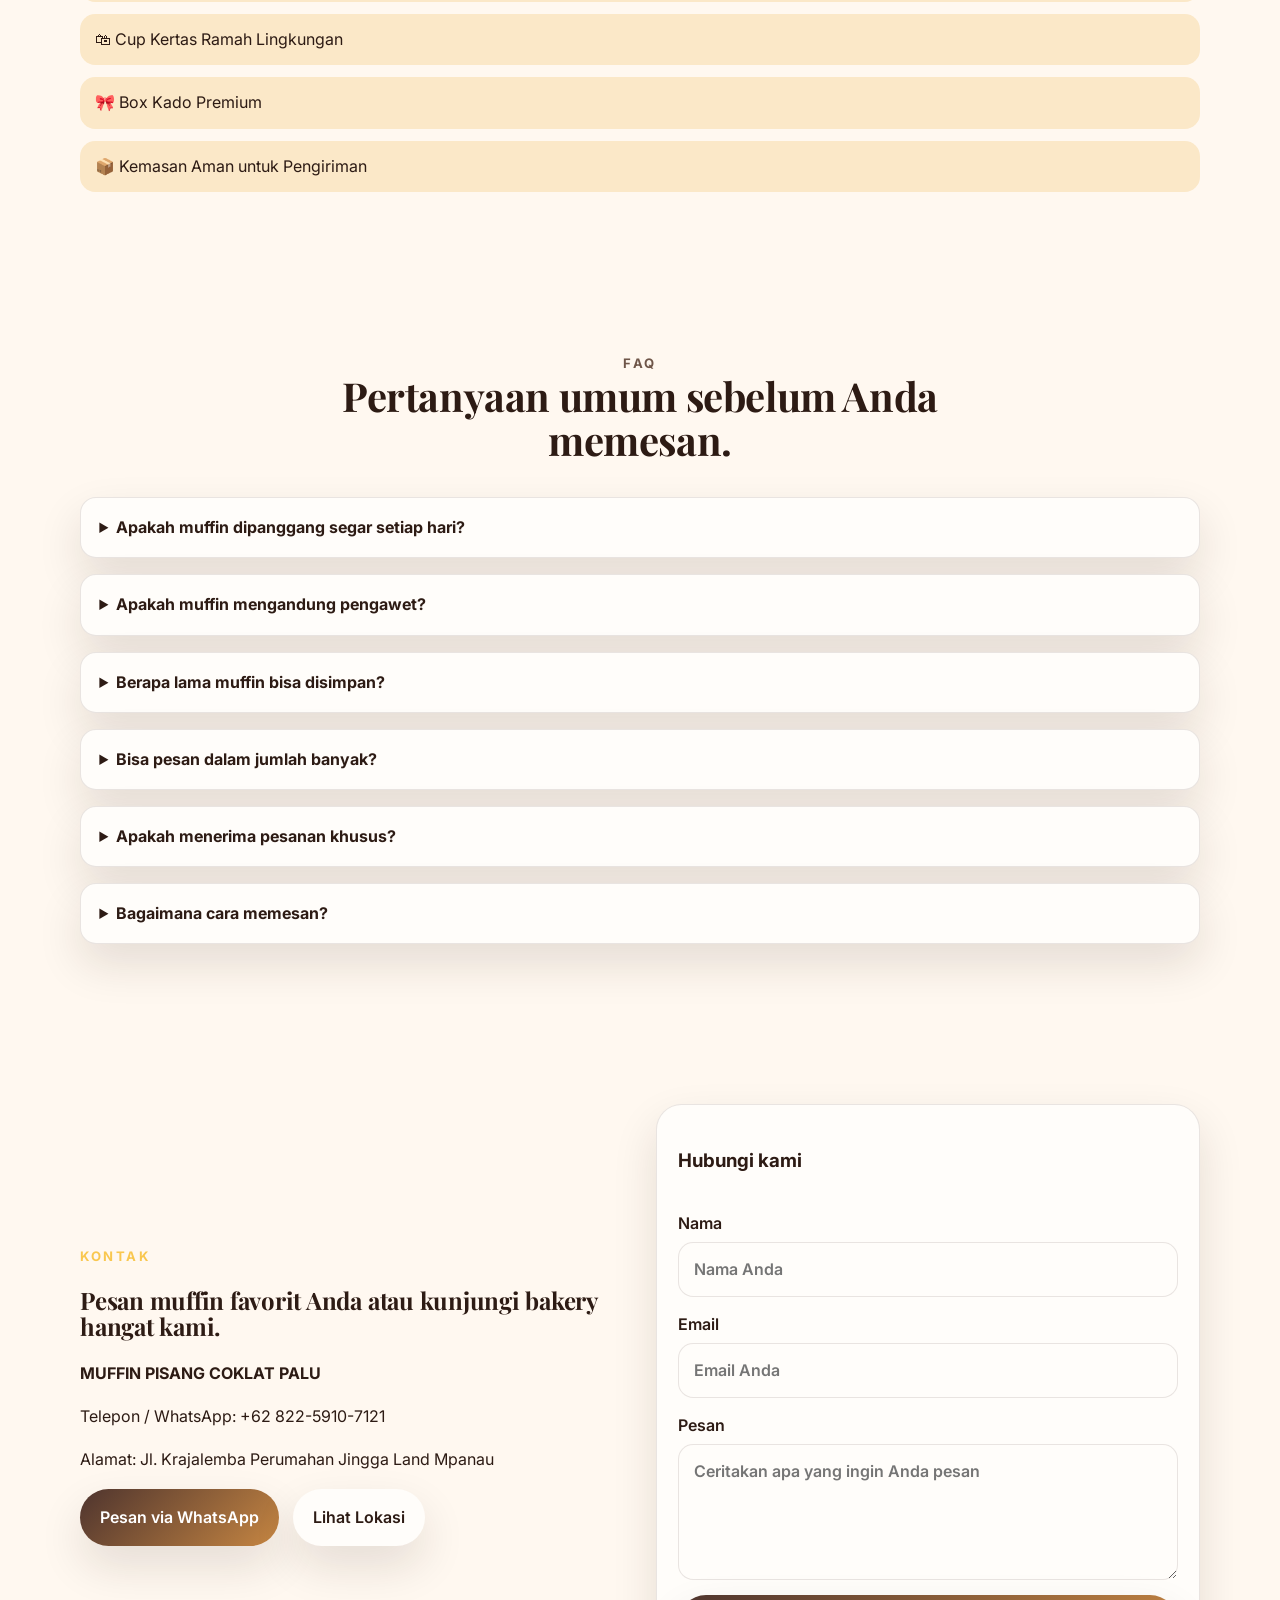
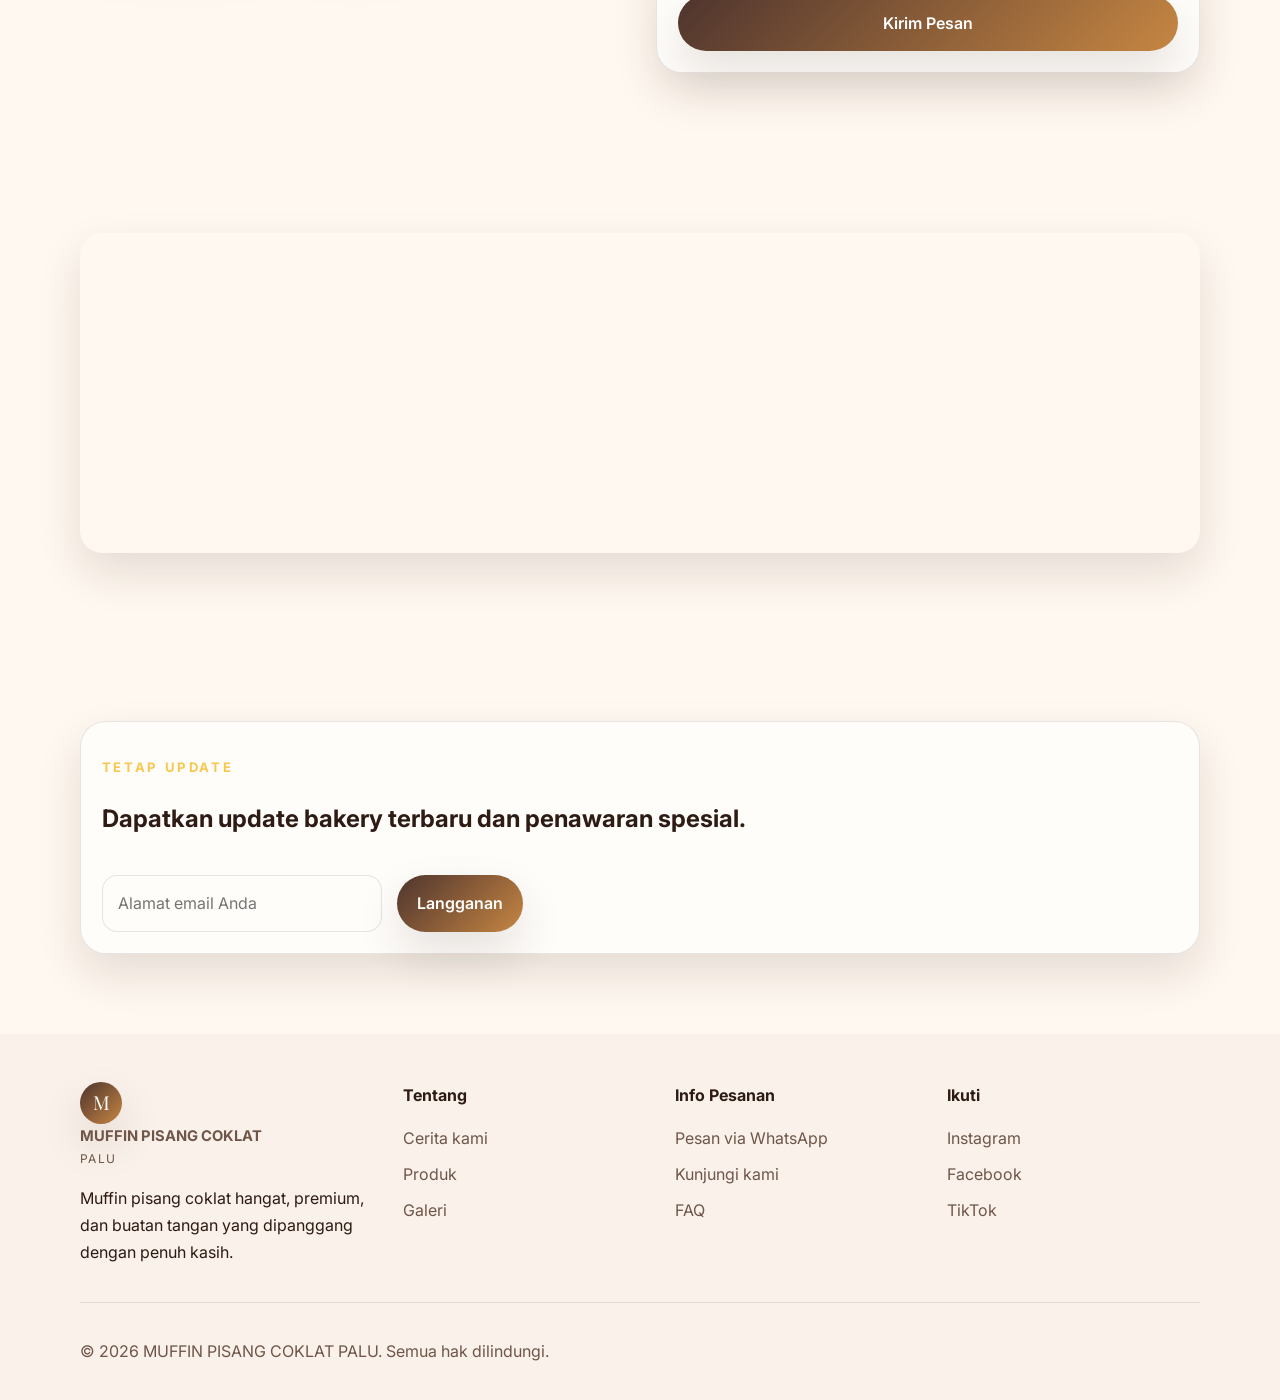
==== commit ed3b0259: "Add files via upload" ====
--- a/index.html
+++ b/index.html
@@ -167,9 +167,6 @@
                     <button type="button" class="qty-btn" data-action="increase" aria-label="Tambah jumlah">+</button>
                   </div>
                 </div>
-                <div class="stock-summary">
-                  <p>Stok siap: <strong id="orderStockReady">0 pcs</strong></p>
-                </div>
               </div>
               <div class="product-actions">
                 <button class="button primary add-to-cart" data-name="Muffin Pisang Coklat" data-price="5000">Tambah ke Keranjang</button>
--- a/styles.css
+++ b/styles.css
@@ -974,6 +974,23 @@
   color: var(--muted);
 }
 
+.dashboard-item-actions {
+  display: flex;
+  align-items: center;
+  gap: 0.8rem;
+}
+
+.dashboard-item-meta {
+  text-align: right;
+}
+
+.dashboard-item .button {
+  padding: 0.65rem 0.85rem;
+  font-size: 0.84rem;
+  box-shadow: none;
+  white-space: nowrap;
+}
+
 .dashboard-message {
   min-height: 1.2rem;
   margin-top: 0.9rem;
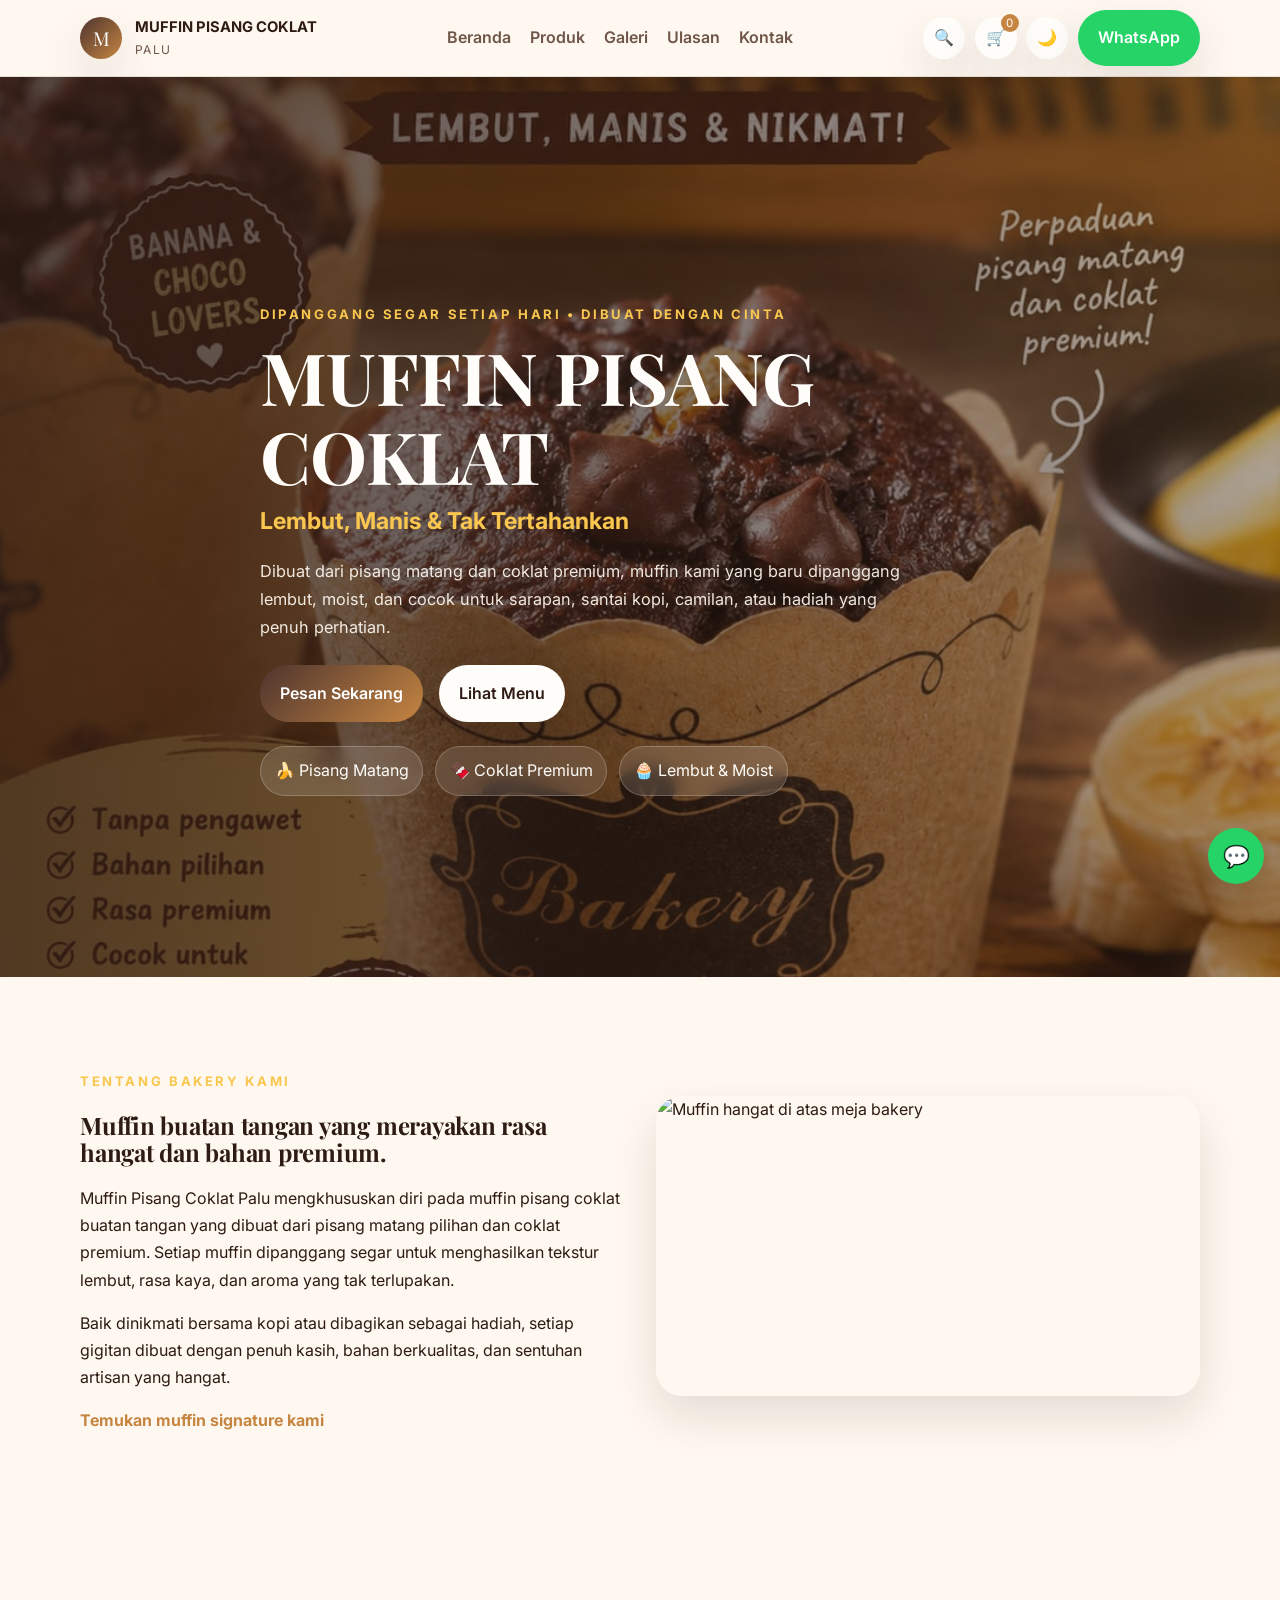
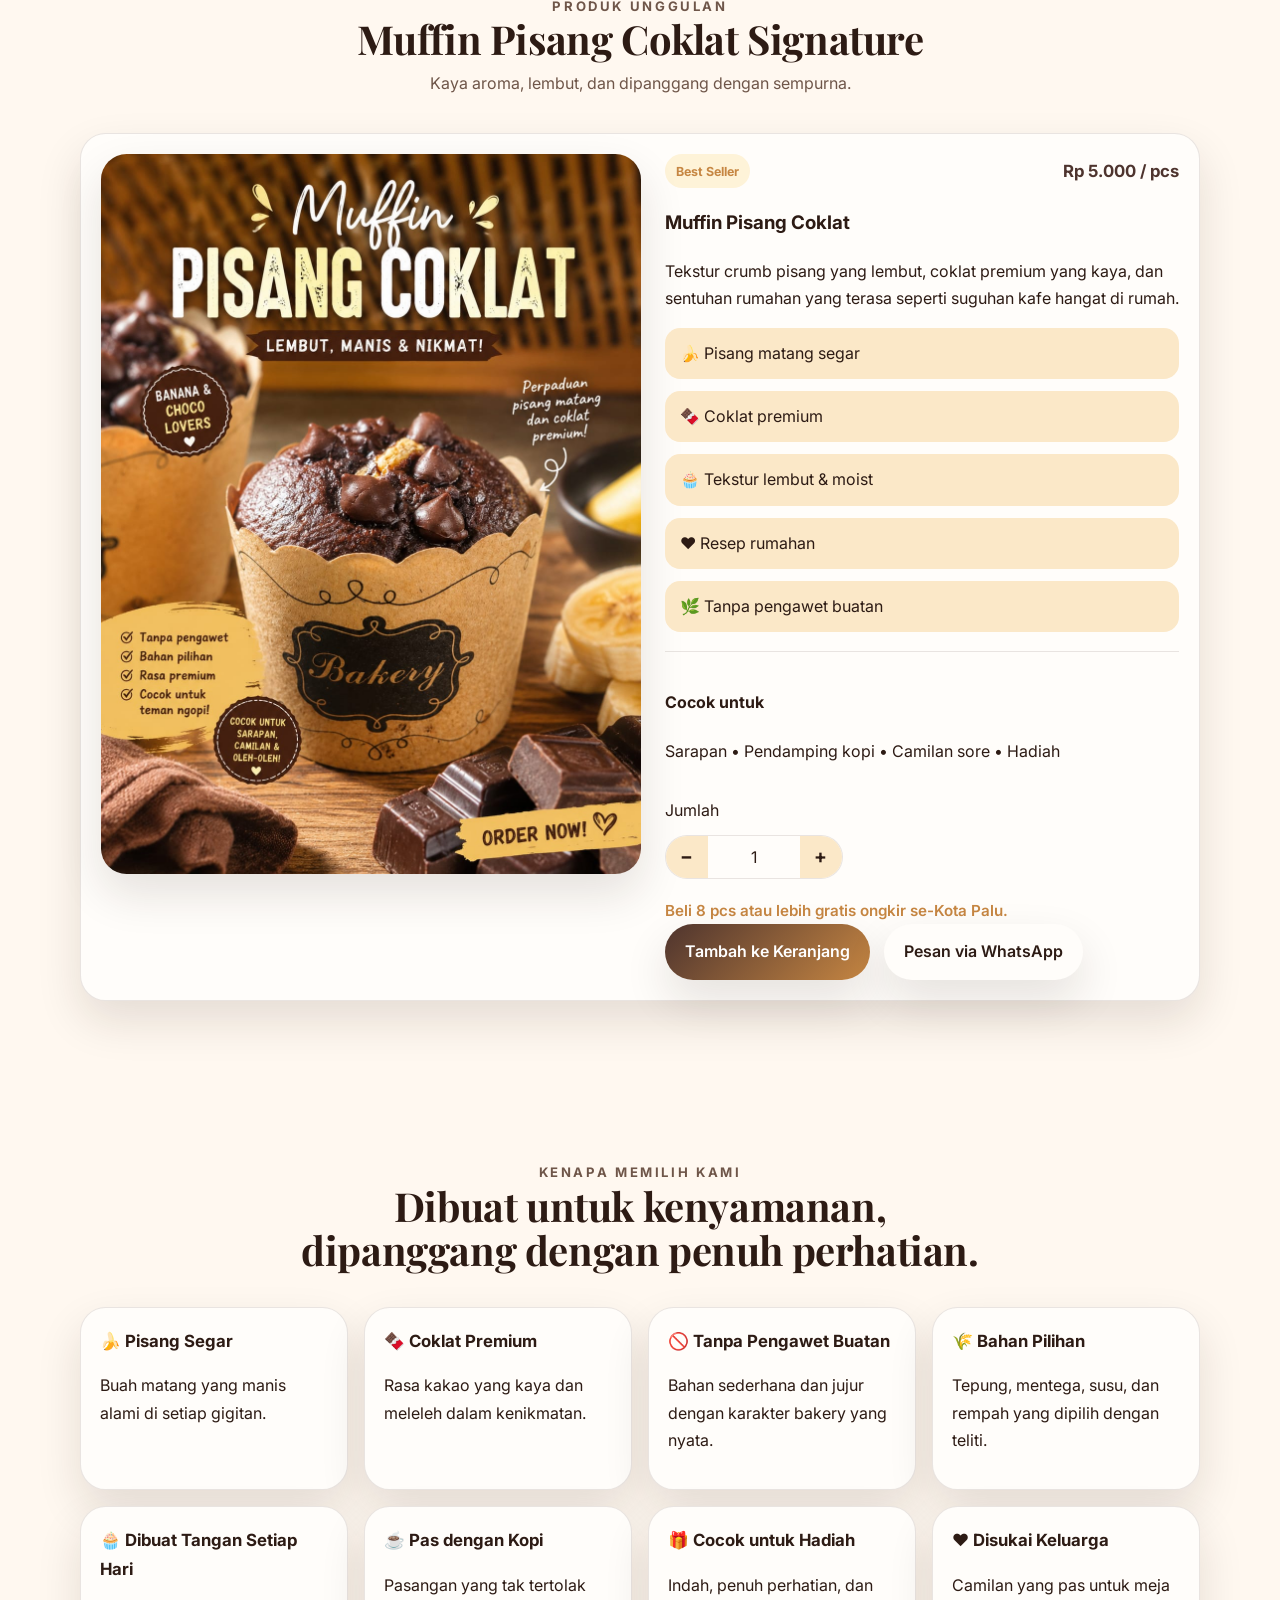
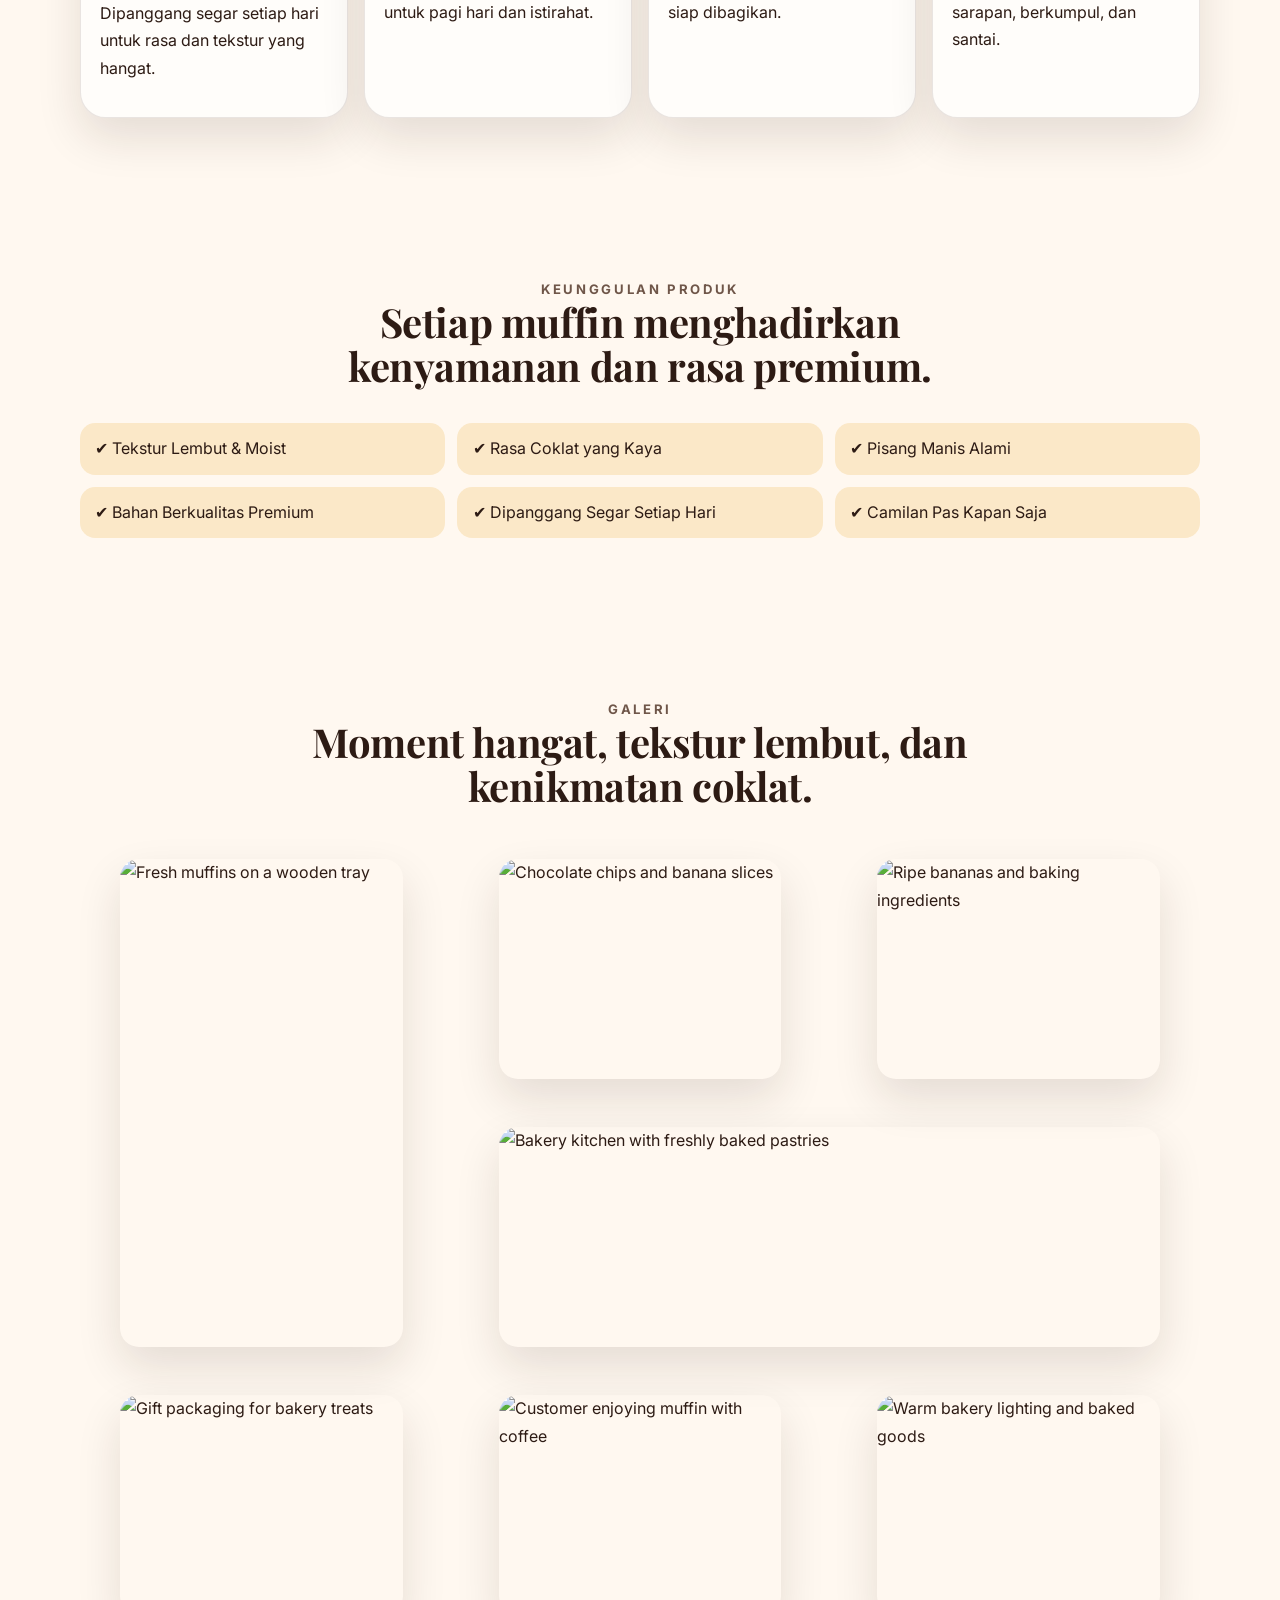
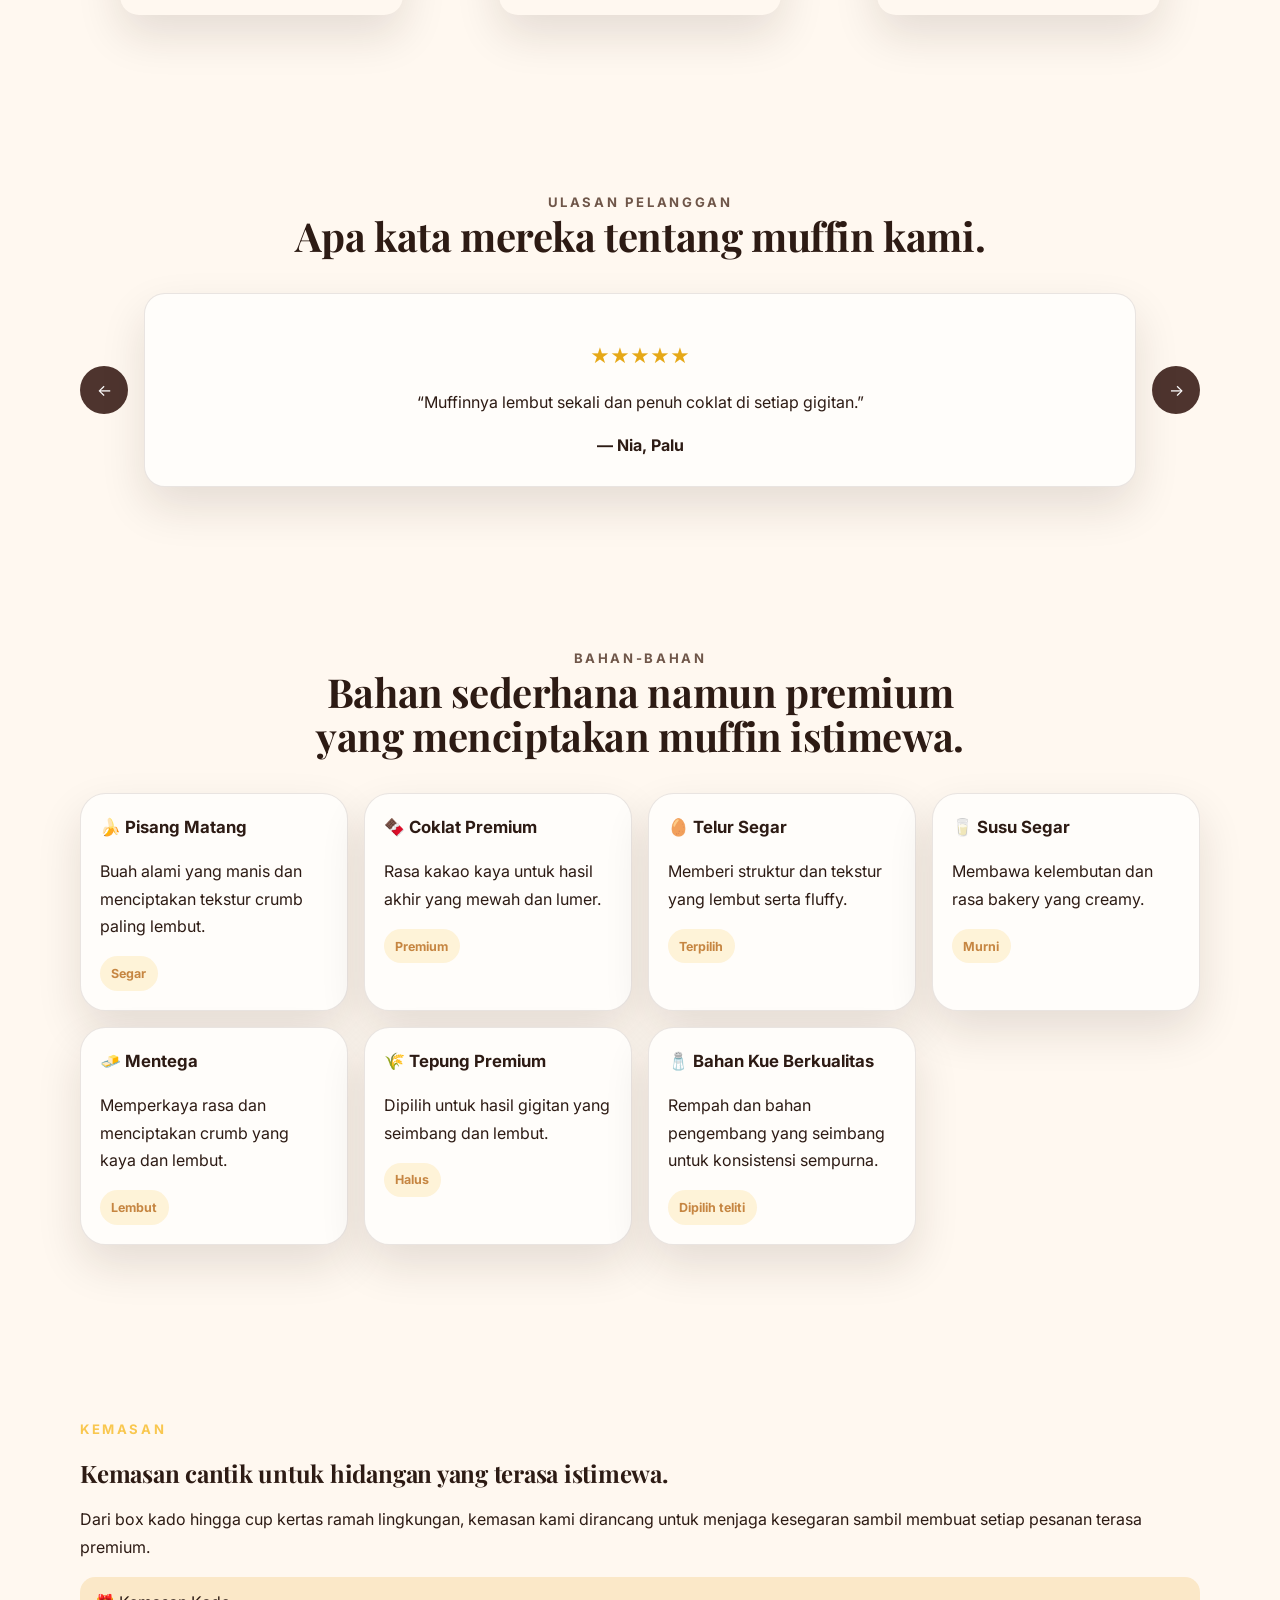
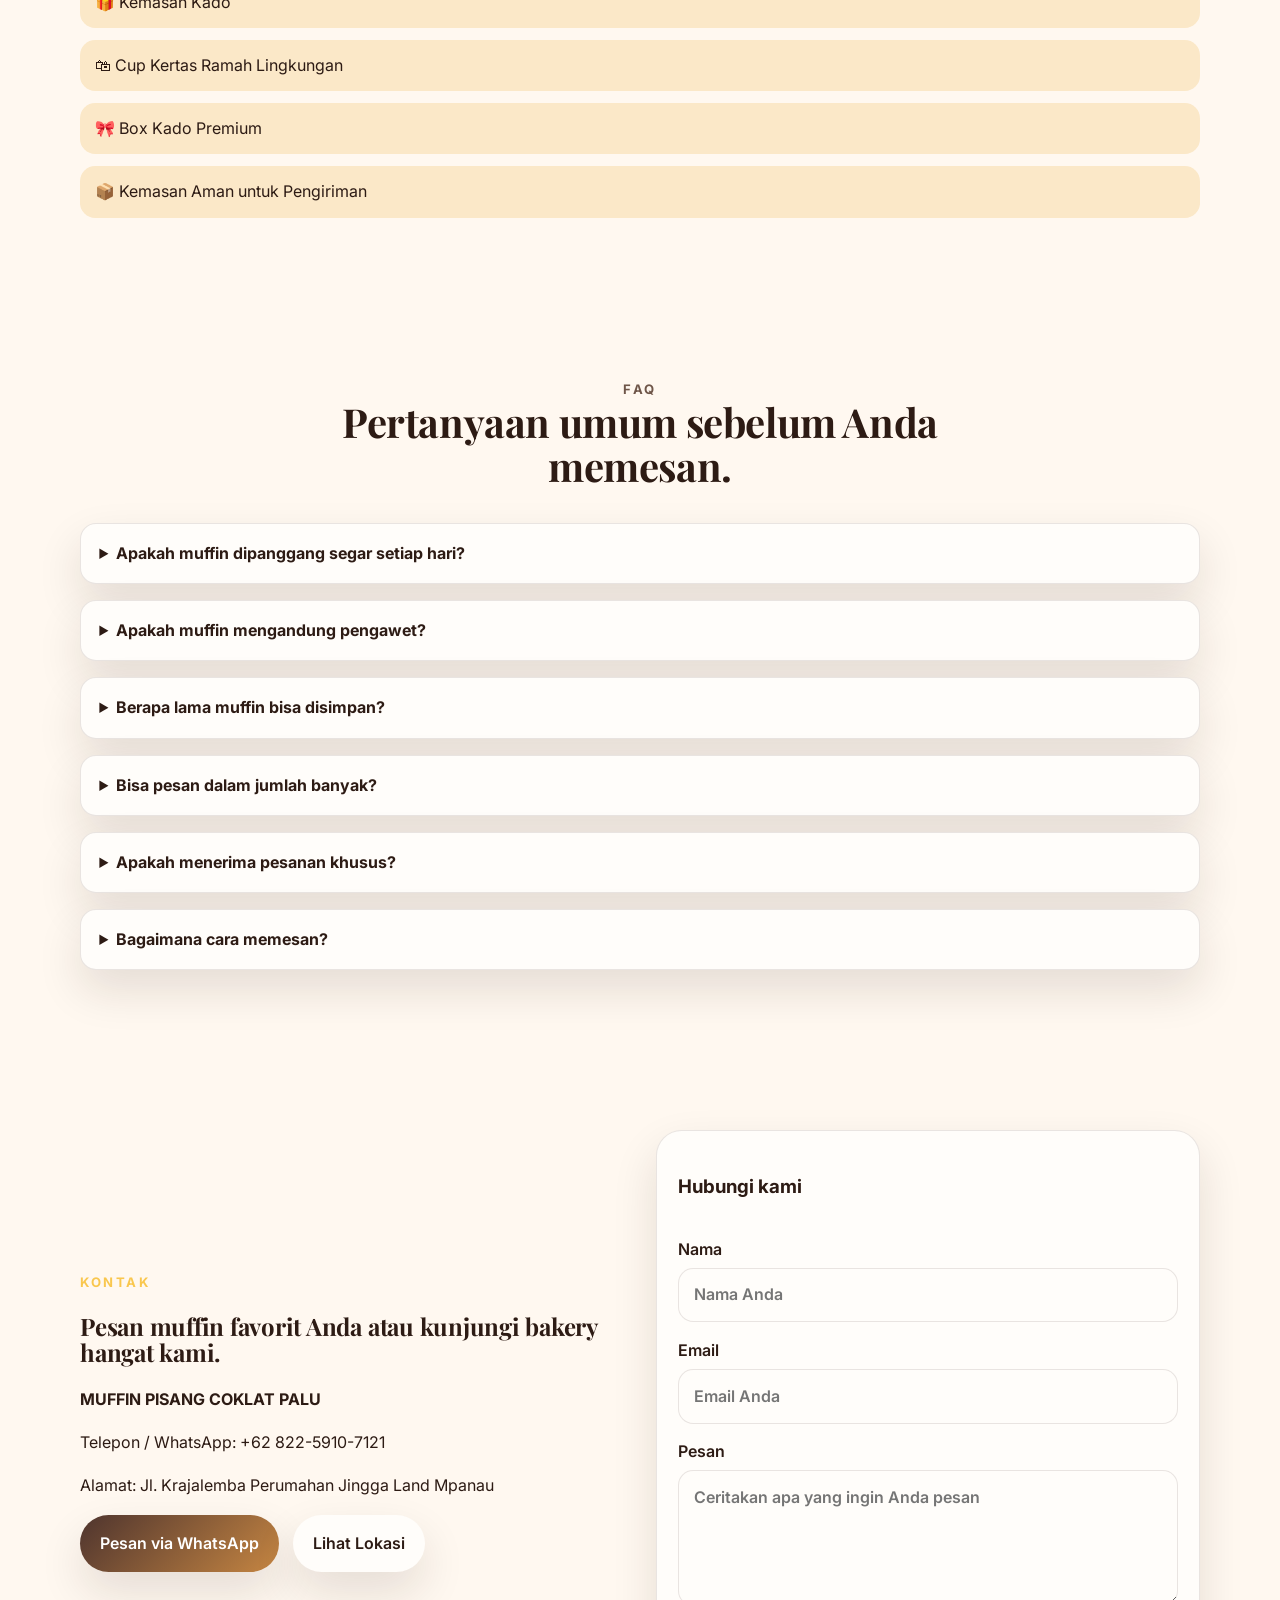
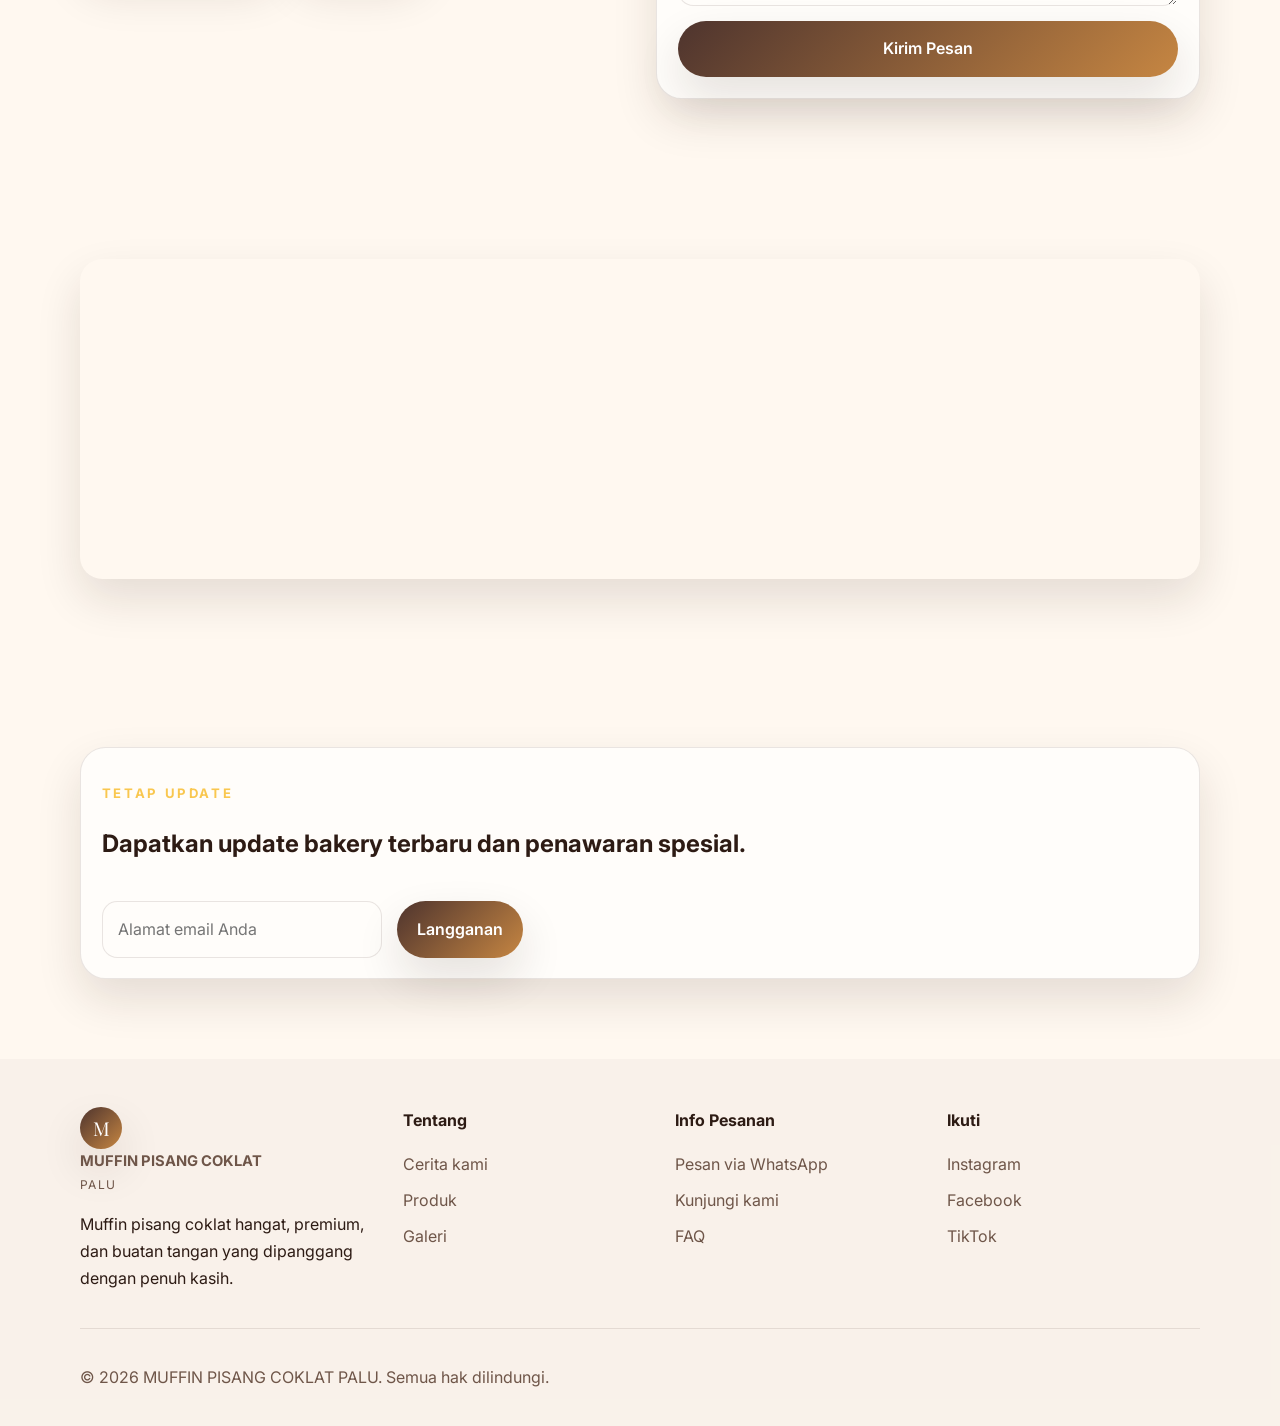
==== commit adfbe5ee: "Add files via upload" ====
--- a/index.html
+++ b/index.html
@@ -85,6 +85,21 @@
       </div>
       <p class="cart-empty">Keranjang Anda siap untuk pesanan bakery hangat.</p>
       <div class="cart-items"></div>
+      <div class="cart-summary" id="cartSummary">
+        <p class="cart-promo">Gratis ongkir se-Kota Palu untuk pembelian 8 pcs atau lebih.</p>
+        <div class="summary-row">
+          <span>Total item</span>
+          <strong id="cartTotalQty">0</strong>
+        </div>
+        <div class="summary-row">
+          <span>Total belanja</span>
+          <strong id="cartTotalAmount">Rp 0</strong>
+        </div>
+        <div class="summary-row shipping-row">
+          <span>Ongkos kirim</span>
+          <strong id="cartShippingAmount">Rp 0</strong>
+        </div>
+      </div>
       <a id="cartWhatsappButton" class="button full-width" href="https://wa.me/6282259107121" target="_blank" rel="noreferrer">Pesan via WhatsApp</a>
     </aside>
 
@@ -168,6 +183,7 @@
                   </div>
                 </div>
               </div>
+              <p class="promo-note">Beli 8 pcs atau lebih gratis ongkir se-Kota Palu.</p>
               <div class="product-actions">
                 <button class="button primary add-to-cart" data-name="Muffin Pisang Coklat" data-price="5000">Tambah ke Keranjang</button>
                 <a id="whatsappOrderButton" class="button secondary" href="https://wa.me/6282259107121" target="_blank" rel="noreferrer">Pesan via WhatsApp</a>
--- a/styles.css
+++ b/styles.css
@@ -754,6 +754,45 @@
   margin-bottom: 1rem;
 }
 
+.cart-summary {
+  background: rgba(249, 199, 79, 0.08);
+  border: 1px solid rgba(78, 52, 46, 0.12);
+  padding: 1rem;
+  border-radius: 1rem;
+  margin-top: 1rem;
+}
+
+.cart-summary p.cart-promo {
+  margin: 0 0 0.75rem;
+  font-size: 0.95rem;
+  color: var(--primary);
+  font-weight: 700;
+}
+
+.summary-row {
+  display: flex;
+  justify-content: space-between;
+  align-items: center;
+  gap: 0.5rem;
+  margin-bottom: 0.5rem;
+}
+
+.summary-row.shipping-row {
+  font-weight: 700;
+  color: var(--text);
+}
+
+.summary-row.shipping-row strong {
+  color: var(--accent);
+}
+
+.promo-note {
+  margin: 1rem 0 0;
+  font-size: 0.95rem;
+  color: var(--accent);
+  font-weight: 600;
+}
+
 .cart-item {
   display: flex;
   justify-content: space-between;
@@ -761,6 +800,34 @@
   gap: 0.7rem;
   padding: 0.8rem 0;
   border-bottom: 1px solid var(--border);
+}
+
+.cart-item-info {
+  display: flex;
+  flex-direction: column;
+  gap: 0.2rem;
+}
+
+.cart-item-actions {
+  display: flex;
+  align-items: center;
+  gap: 0.7rem;
+}
+
+.cart-remove-btn {
+  border: 0;
+  background: rgba(211, 47, 47, 0.12);
+  color: #c62828;
+  width: 2rem;
+  height: 2rem;
+  border-radius: 999px;
+  cursor: pointer;
+  font-size: 0.95rem;
+  line-height: 1;
+}
+
+.cart-remove-btn:hover {
+  background: rgba(211, 47, 47, 0.2);
 }
 
 .full-width {
@@ -982,13 +1049,6 @@
 
 .dashboard-item-meta {
   text-align: right;
-}
-
-.dashboard-item .button {
-  padding: 0.65rem 0.85rem;
-  font-size: 0.84rem;
-  box-shadow: none;
-  white-space: nowrap;
 }
 
 .dashboard-message {
@@ -1086,8 +1146,58 @@
 }
 
 .dashboard-actions-inline .button {
-  padding: 0.7rem 0.9rem;
+  padding: 0.72rem 1rem;
   font-size: 0.9rem;
+  border: 1px solid rgba(78, 52, 46, 0.14);
+  border-radius: 999px;
+  background: linear-gradient(135deg, rgba(249, 199, 79, 0.18), rgba(255, 255, 255, 0.9));
+  color: var(--primary);
+  box-shadow: 0 8px 18px rgba(78, 52, 46, 0.08);
+}
+
+.dashboard-actions-inline .button:hover {
+  transform: translateY(-1px);
+  box-shadow: 0 10px 20px rgba(78, 52, 46, 0.12);
+}
+
+.button.danger {
+  background: linear-gradient(135deg, #d84343, #b71c1c);
+  color: #fff;
+  border: 1px solid rgba(183, 28, 28, 0.2);
+}
+
+.button.danger:hover {
+  box-shadow: 0 10px 20px rgba(183, 28, 28, 0.2);
+}
+
+.finance-reset-wrap {
+  display: flex;
+  justify-content: flex-end;
+  margin: 0.9rem 0 1.1rem;
+}
+
+.finance-reset-wrap .button {
+  padding: 0.72rem 1rem;
+  font-size: 0.9rem;
+  border-radius: 999px;
+  border: 1px solid rgba(78, 52, 46, 0.14);
+  background: linear-gradient(135deg, rgba(249, 199, 79, 0.18), rgba(255, 255, 255, 0.9));
+  color: var(--primary);
+  box-shadow: 0 8px 18px rgba(78, 52, 46, 0.08);
+}
+
+.finance-reset-wrap .button:hover {
+  transform: translateY(-1px);
+  box-shadow: 0 10px 20px rgba(78, 52, 46, 0.12);
+}
+
+.dashboard-item .button {
+  padding: 0.65rem 0.85rem;
+  font-size: 0.84rem;
+  box-shadow: none;
+  white-space: nowrap;
+  border: 1px solid rgba(78, 52, 46, 0.12);
+  border-radius: 999px;
 }
 
 .auth-link {
@@ -1182,3 +1292,95 @@
     align-items: flex-start;
   }
 }
+
+@media (max-width: 640px) {
+  .container {
+    width: min(100% - 1rem, 1120px);
+  }
+
+  .nav-bar {
+    min-height: 68px;
+    gap: 0.75rem;
+  }
+
+  .brand {
+    font-size: 0.84rem;
+  }
+
+  .brand-mark {
+    width: 38px;
+    height: 38px;
+    font-size: 1rem;
+  }
+
+  .section-heading {
+    margin-bottom: 1.4rem;
+  }
+
+  .dashboard-grid {
+    grid-template-columns: 1fr;
+  }
+
+  .wide-card {
+    grid-column: span 1;
+  }
+
+  .dashboard-card {
+    padding: 1rem;
+    border-radius: 1rem;
+  }
+
+  .dashboard-card-head {
+    flex-direction: column;
+    align-items: flex-start;
+    gap: 0.65rem;
+  }
+
+  .summary-grid {
+    grid-template-columns: 1fr;
+  }
+
+  .dashboard-item {
+    flex-direction: column;
+    align-items: flex-start;
+  }
+
+  .dashboard-item-actions {
+    width: 100%;
+    justify-content: space-between;
+    gap: 0.6rem;
+  }
+
+  .dashboard-item-meta {
+    text-align: left;
+  }
+
+  .dashboard-actions,
+  .dashboard-actions-inline,
+  .finance-reset-wrap {
+    justify-content: stretch;
+  }
+
+  .dashboard-actions .button,
+  .dashboard-actions-inline .button,
+  .finance-reset-wrap .button {
+    width: 100%;
+    justify-content: center;
+  }
+
+  .auth-card {
+    padding: 1.2rem;
+    border-radius: 1.25rem;
+  }
+
+  .auth-form input,
+  .dashboard-form input {
+    font-size: 1rem;
+    padding: 0.8rem 0.9rem;
+  }
+
+  .dashboard-caption,
+  .metric-label {
+    font-size: 0.86rem;
+  }
+}
